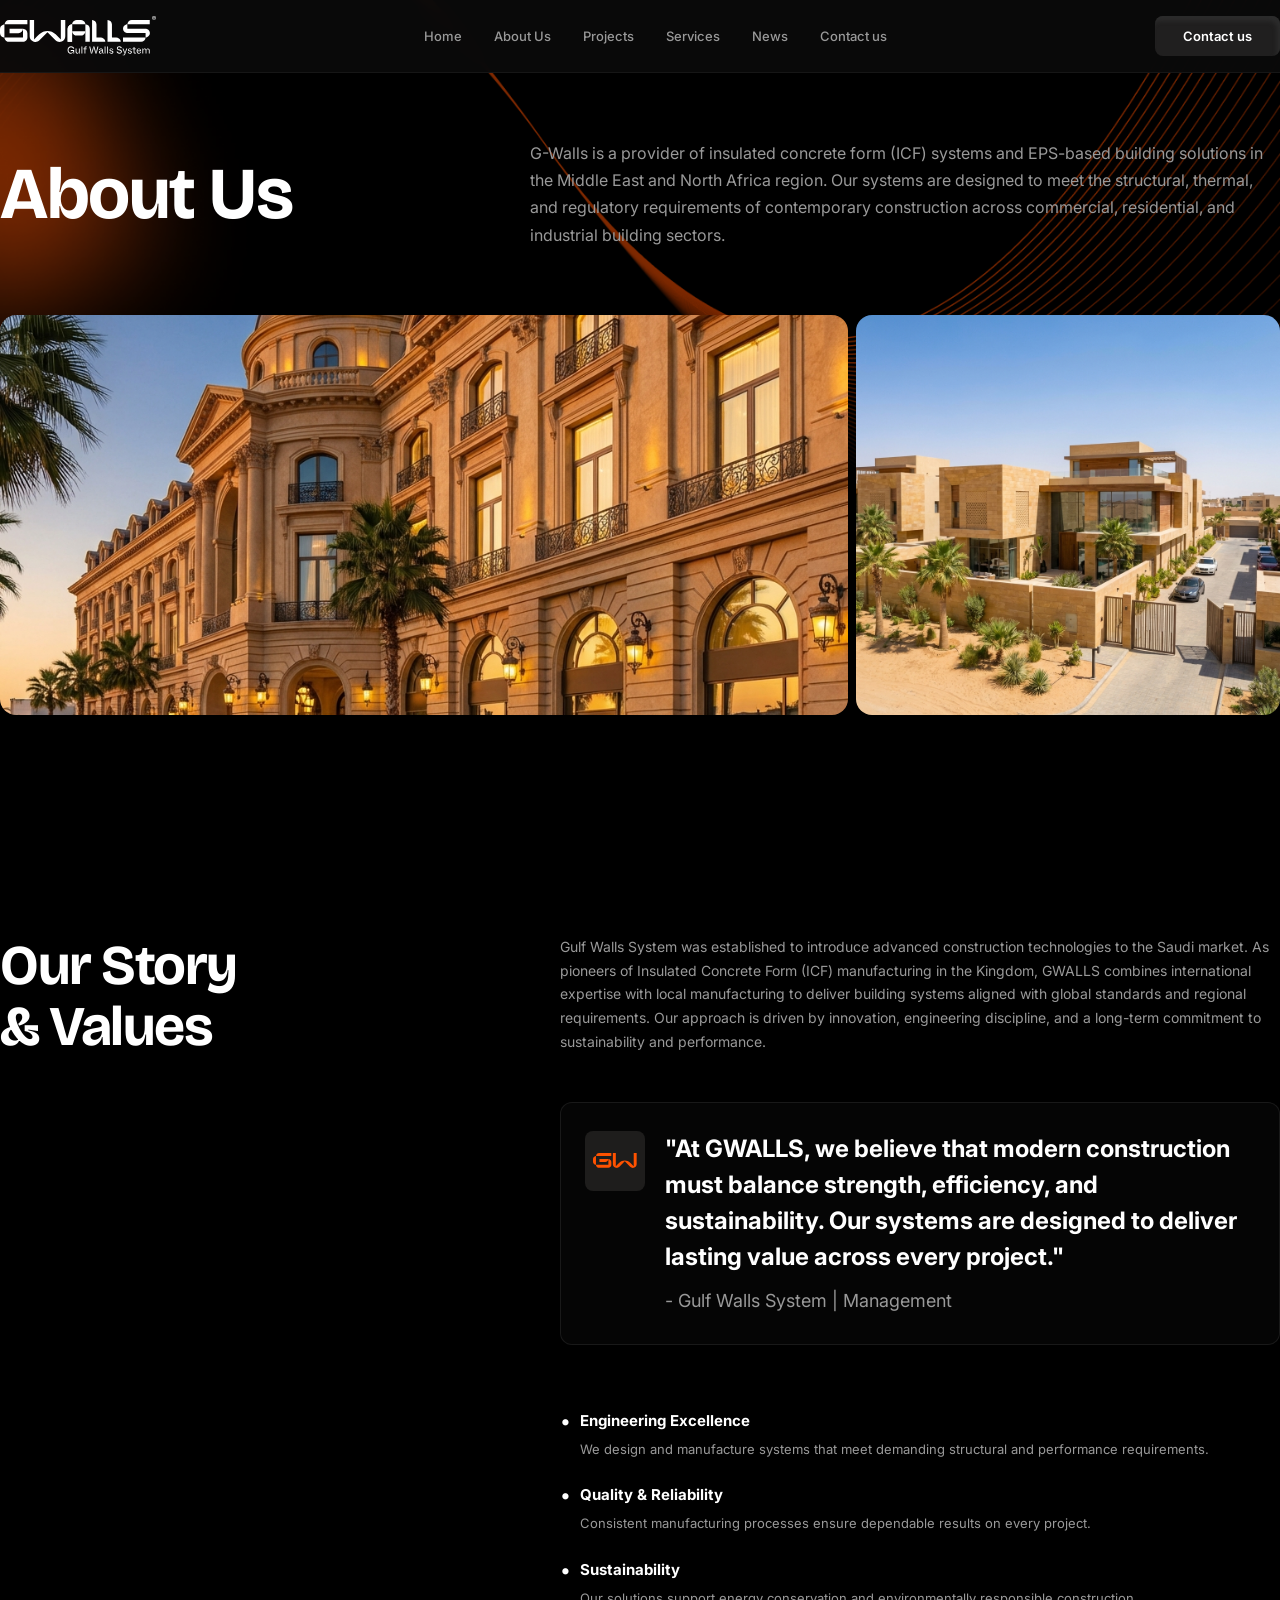
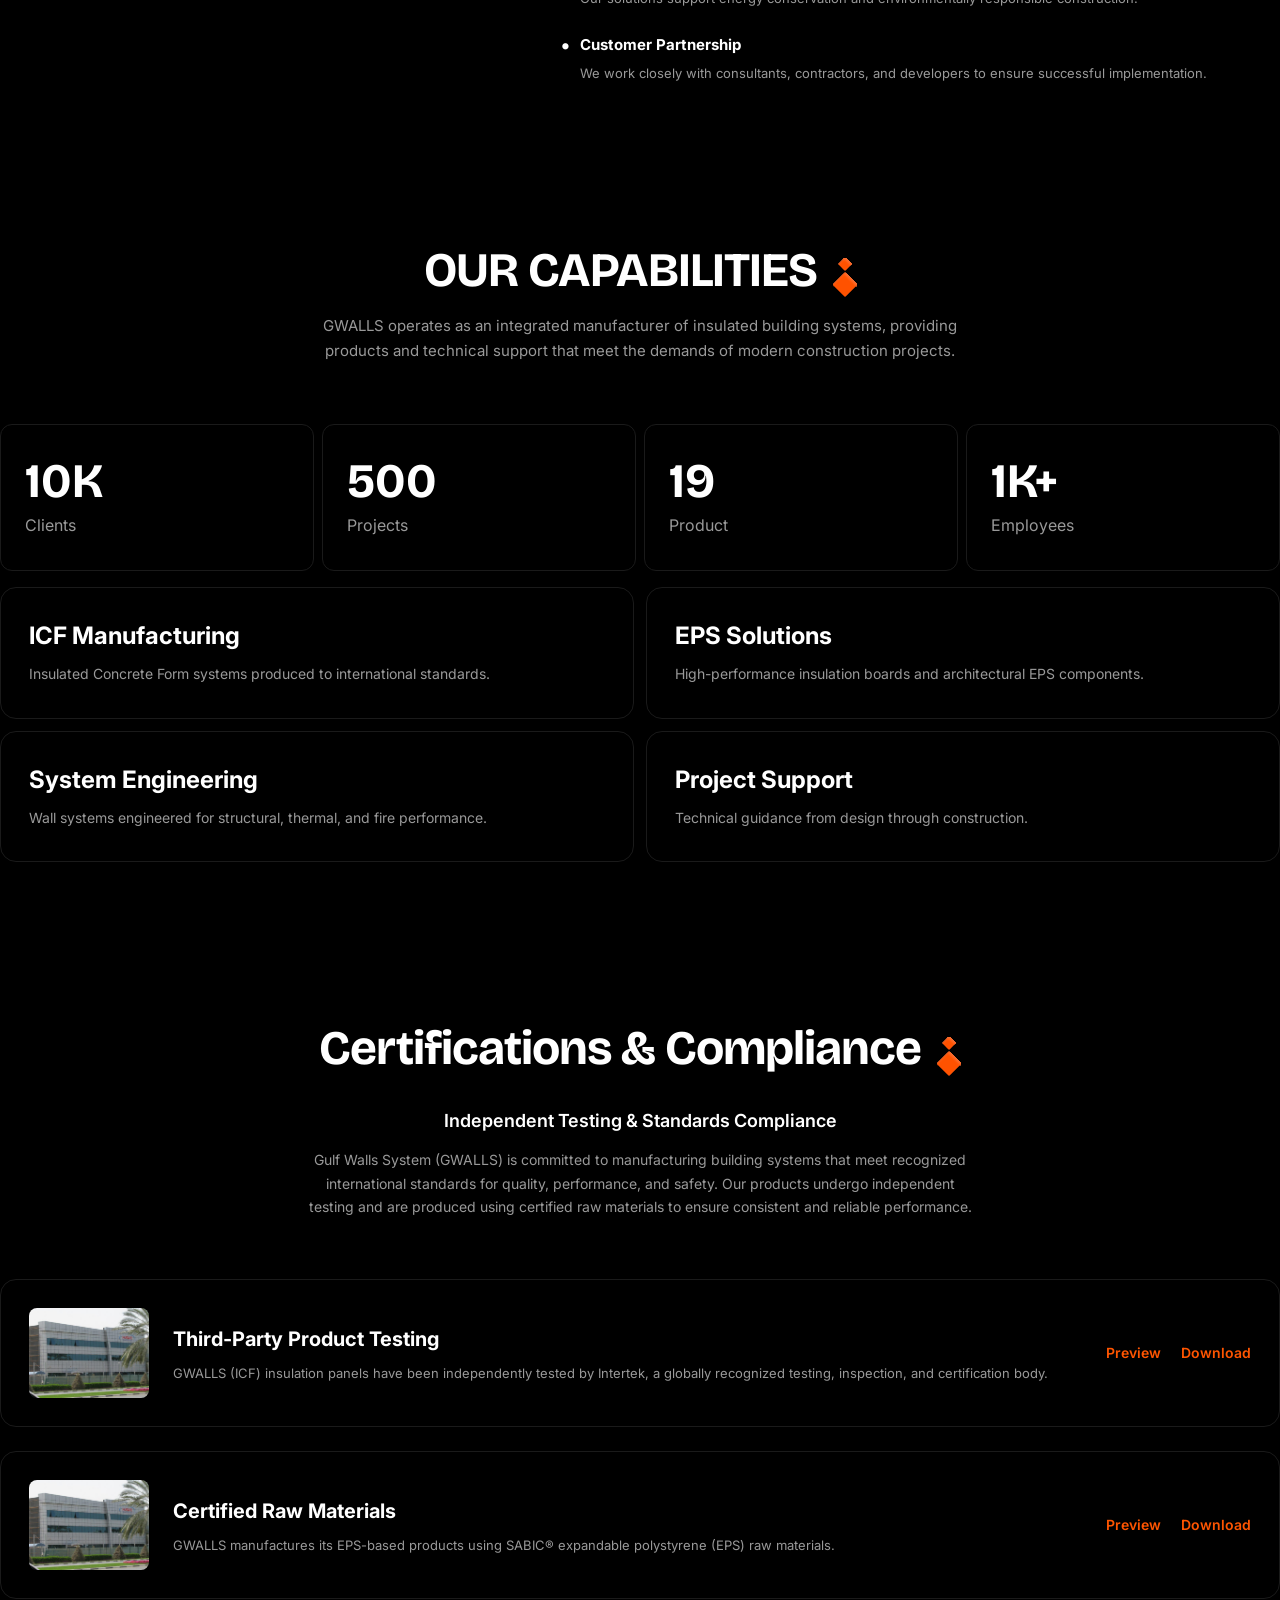
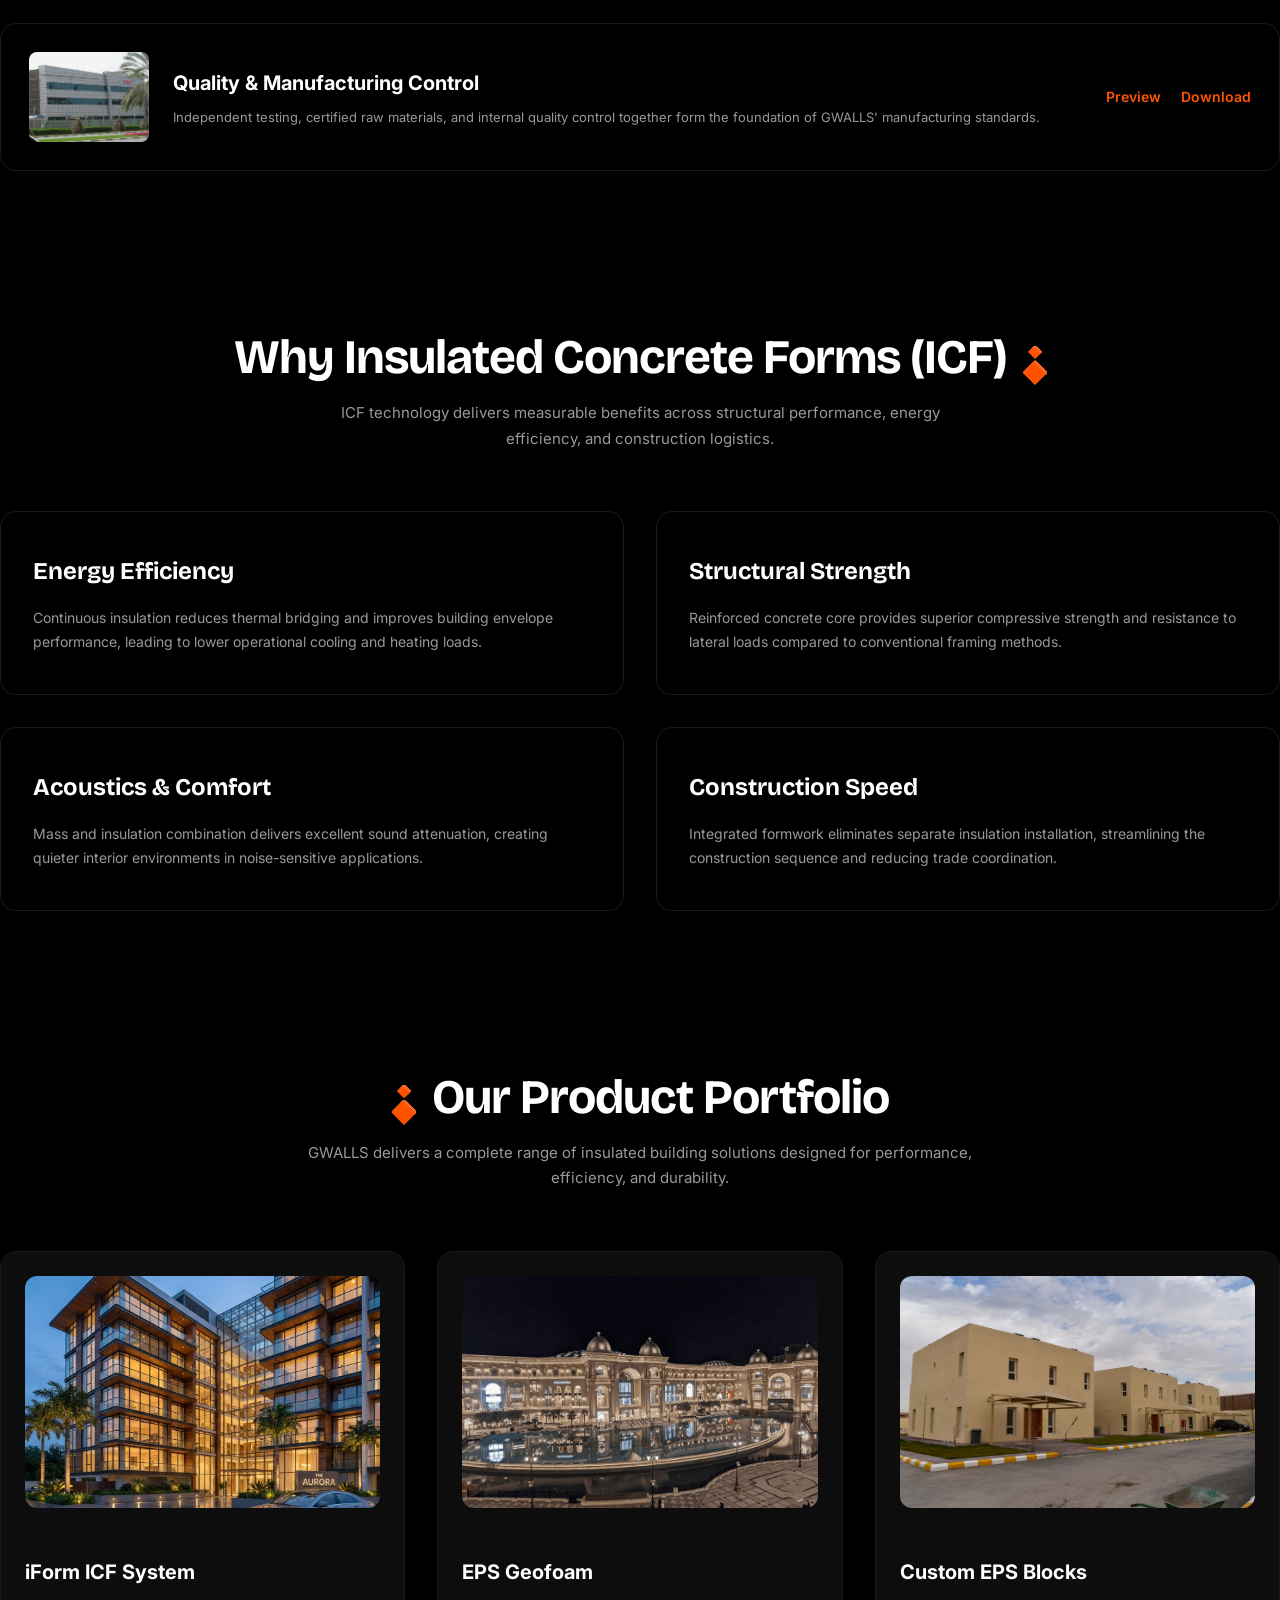
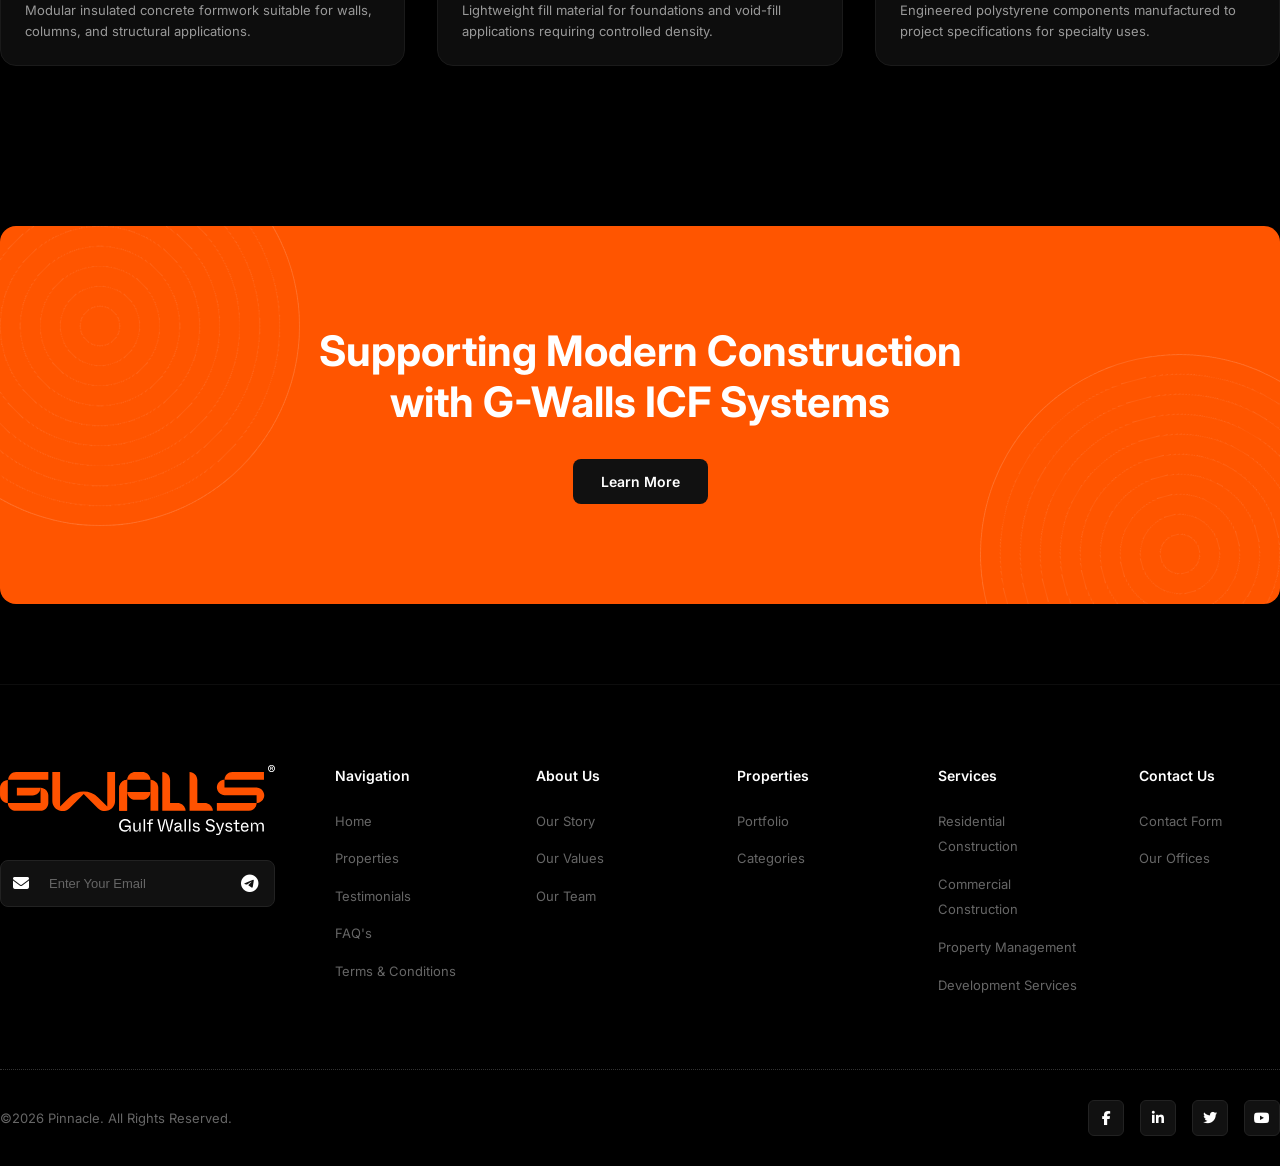
==== about.html @ 2880b054 "about update" ====
<!doctype html>
<html lang="en">
  <head>
    <meta charset="UTF-8" />
    <meta name="viewport" content="width=device-width, initial-scale=1.0" />
    <link rel="icon" type="image/svg+xml" href="./images/svgs/logo.svg" />
    <title>About Us - G-Walls | Engineering Better Structures</title>
    <meta
      name="description"
      content="Learn about G-Walls' commitment to delivering advanced insulated concrete form (ICF) systems with proven expertise in structural integrity and thermal efficiency."
    />
    <link rel="stylesheet" href="style.css" />
    <link rel="preconnect" href="https://fonts.googleapis.com" />
    <link rel="preconnect" href="https://fonts.gstatic.com" crossorigin />
    <link
      rel="stylesheet"
      href="https://cdnjs.cloudflare.com/ajax/libs/font-awesome/6.5.1/css/all.min.css"
    />

    <link
      href="https://fonts.googleapis.com/css2?family=Inter:wght@300;400;500;600;700;800;900&display=swap"
      rel="stylesheet"
    />
  </head>
  <body>
    <!-- Navigation -->
    <nav class="navbar">
      <div class="container">
        <div class="nav-content">
          <div class="logo">
            <img src="./images/svgs/logo.svg" alt="G-Walls" />
          </div>
          <ul class="nav-links">
            <li><a href="index.html">Home</a></li>
            <li><a href="about.html" class="active">About Us</a></li>
            <li><a href="#projects">Projects</a></li>
            <li><a href="#services">Services</a></li>
            <li><a href="#news">News</a></li>
            <li><a href="#contact">Contact us</a></li>
          </ul>
          <button class="btn-secondary">Contact us</button>
          <button class="mobile-menu-toggle">
            <span></span>
            <span></span>
            <span></span>
          </button>
        </div>
      </div>
    </nav>

    <!-- About Hero Section -->
    <section class="about-hero">
      <div class="container">
        <div class="about-hero-content">
          <h1 class="about-hero-title">About us</h1>
          <p class="about-hero-description">
            G-Walls is a provider of insulated concrete form (ICF) systems and
            EPS-based building solutions in the Middle East and North Africa
            region. Our systems are designed to meet the structural, thermal,
            and regulatory requirements of contemporary construction across
            commercial, residential, and industrial building sectors.
          </p>
        </div>
        <!-- Images Grid -->
        <div class="about-images-grid">
          <div class="about-image-large">
            <img src="./images/project1.jpg" alt="G-Walls Construction" />
          </div>
          <div class="about-image-small">
            <img src="./images/project2.jpg" alt="G-Walls Project" />
          </div>
        </div>
      </div>
    </section>

    <!-- About Content Section -->
    <section class="about-content-section">
      <div class="container">
        <!-- Story & Values -->
        <div class="story-values-section">
          <div class="story-values-grid">
            <!-- Left: Title -->
            <div class="story-title-column">
              <h2 class="section-title-large-story">Our Story<br />& Values</h2>
            </div>

            <!-- Right: Content -->
            <div class="story-content-column">
              <!-- Description -->
              <p class="story-desc">
                Gulf Walls System was established to introduce advanced
                construction technologies to the Saudi market. As pioneers of
                Insulated Concrete Form (ICF) manufacturing in the Kingdom,
                GWALLS combines international expertise with local manufacturing
                to deliver building systems aligned with global standards and
                regional requirements. Our approach is driven by innovation,
                engineering discipline, and a long-term commitment to
                sustainability and performance.
              </p>

              <!-- Quote Box -->
              <div class="quote-box">
                <div class="quote-logo">
                  <img src="./images/svgs/logo-no-text.svg" alt="GW Logo" />
                </div>
                <div class="quote-content">
                  <p class="quote-text">
                    "At GWALLS, we believe that modern construction must balance
                    strength, efficiency, and sustainability. Our systems are
                    designed to deliver lasting value across every project."
                  </p>
                  <p class="quote-author">- Gulf Walls System | Management</p>
                </div>
              </div>

              <!-- Values List -->
              <div class="values-list">
                <div class="value-list-item">
                  <h3 class="value-list-title">Engineering Excellence</h3>
                  <p class="value-list-desc">
                    We design and manufacture systems that meet demanding
                    structural and performance requirements.
                  </p>
                </div>

                <div class="value-list-item">
                  <h3 class="value-list-title">Quality & Reliability</h3>
                  <p class="value-list-desc">
                    Consistent manufacturing processes ensure dependable results
                    on every project.
                  </p>
                </div>

                <div class="value-list-item">
                  <h3 class="value-list-title">Sustainability</h3>
                  <p class="value-list-desc">
                    Our solutions support energy conservation and
                    environmentally responsible construction.
                  </p>
                </div>

                <div class="value-list-item">
                  <h3 class="value-list-title">Customer Partnership</h3>
                  <p class="value-list-desc">
                    We work closely with consultants, contractors, and
                    developers to ensure successful implementation.
                  </p>
                </div>
              </div>
            </div>
          </div>
        </div>
      </div>
    </section>

    <!-- Capabilities Section -->
    <section class="capabilities-section">
      <div class="container">
        <div class="section-header-with-icon">
          <div class="title-with-icon">
            <h2 class="auth-title">OUR CAPABILITIES</h2>
            <span class="orange-diamond">
              <img src="./images/svgs/our-client.svg" alt="" />
            </span>
          </div>
          <p class="section-subtitle-center">
            GWALLS operates as an integrated manufacturer of insulated building
            systems, providing products and technical support that meet the
            demands of modern construction projects.
          </p>
        </div>
        <!-- Stats Grid -->
        <div class="stats-grid">
          <div class="stat-box">
            <div class="stat-number">10K</div>
            <div class="stat-label">Clients</div>
          </div>

          <div class="stat-box">
            <div class="stat-number">500</div>
            <div class="stat-label">Projects</div>
          </div>

          <div class="stat-box">
            <div class="stat-number">19</div>
            <div class="stat-label">Product</div>
          </div>

          <div class="stat-box">
            <div class="stat-number">1K+</div>
            <div class="stat-label">Employees</div>
          </div>
        </div>

        <!-- Capabilities Grid -->
        <div class="capabilities-grid">
          <div class="capability-card">
            <h3 class="capability-title">ICF Manufacturing</h3>
            <p class="capability-desc">
              Insulated Concrete Form systems produced to international
              standards.
            </p>
          </div>

          <div class="capability-card">
            <h3 class="capability-title">EPS Solutions</h3>
            <p class="capability-desc">
              High-performance insulation boards and architectural EPS
              components.
            </p>
          </div>

          <div class="capability-card">
            <h3 class="capability-title">System Engineering</h3>
            <p class="capability-desc">
              Wall systems engineered for structural, thermal, and fire
              performance.
            </p>
          </div>

          <div class="capability-card">
            <h3 class="capability-title">Project Support</h3>
            <p class="capability-desc">
              Technical guidance from design through construction.
            </p>
          </div>
        </div>
      </div>
    </section>

    <!-- Certifications Section -->
    <section class="certifications-section">
      <div class="container">
        <div class="section-header-with-icon">
          <div class="title-with-icon">
            <h2 class="auth-title">Certifications & Compliance</h2>
            <span class="orange-diamond">
              <img src="./images/svgs/our-client.svg" alt="" />
            </span>
          </div>
          <h3 class="certifications-subtitle">
            Independent Testing & Standards Compliance
          </h3>
          <p class="certifications-description">
            Gulf Walls System (GWALLS) is committed to manufacturing building
            systems that meet recognized international standards for quality,
            performance, and safety. Our products undergo independent testing
            and are produced using certified raw materials to ensure consistent
            and reliable performance.
          </p>
        </div>

        <div class="certifications-list">
          <div class="certification-item">
            <div class="cert-preview">
              <img src="./images/blog1.jpg" alt="Certificate Preview" />
            </div>
            <div class="cert-details">
              <h3 class="cert-item-title">Third-Party Product Testing</h3>
              <p class="cert-item-desc">
                GWALLS (ICF) insulation panels have been independently tested by
                Intertek, a globally recognized testing, inspection, and
                certification body.
              </p>
            </div>
            <div class="cert-actions">
              <a href="#" class="cert-link">Preview</a>
              <a href="#" class="cert-link">Download</a>
            </div>
          </div>

          <div class="certification-item">
            <div class="cert-preview">
              <img src="./images/blog2.jpg" alt="Certificate Preview" />
            </div>
            <div class="cert-details">
              <h3 class="cert-item-title">Certified Raw Materials</h3>
              <p class="cert-item-desc">
                GWALLS manufactures its EPS-based products using SABIC®
                expandable polystyrene (EPS) raw materials.
              </p>
            </div>
            <div class="cert-actions">
              <a href="#" class="cert-link">Preview</a>
              <a href="#" class="cert-link">Download</a>
            </div>
          </div>

          <div class="certification-item">
            <div class="cert-preview">
              <img src="./images/blog1.jpg" alt="Certificate Preview" />
            </div>
            <div class="cert-details">
              <h3 class="cert-item-title">Quality & Manufacturing Control</h3>
              <p class="cert-item-desc">
                Independent testing, certified raw materials, and internal
                quality control together form the foundation of GWALLS'
                manufacturing standards.
              </p>
            </div>
            <div class="cert-actions">
              <a href="#" class="cert-link">Preview</a>
              <a href="#" class="cert-link">Download</a>
            </div>
          </div>
        </div>
      </div>
    </section>

    <!-- Why ICF Section -->
    <section class="why-icf-section">
      <div class="container">
        <div class="section-header-with-icon">
          <div class="title-with-icon">
            <h2 class="auth-title">Why Insulated Concrete Forms (ICF)</h2>
            <span class="orange-diamond">
              <img src="./images/svgs/our-client.svg" alt="" />
            </span>
          </div>
          <p class="section-subtitle-center">
            ICF technology delivers measurable benefits across structural
            performance, energy efficiency, and construction logistics.
          </p>
        </div>

        <div class="why-icf-grid">
          <div class="icf-benefit-card">
            <h3 class="benefit-title">Energy Efficiency</h3>
            <p class="benefit-desc">
              Continuous insulation reduces thermal bridging and improves
              building envelope performance, leading to lower operational
              cooling and heating loads.
            </p>
          </div>

          <div class="icf-benefit-card">
            <h3 class="benefit-title">Structural Strength</h3>
            <p class="benefit-desc">
              Reinforced concrete core provides superior compressive strength
              and resistance to lateral loads compared to conventional framing
              methods.
            </p>
          </div>

          <div class="icf-benefit-card">
            <h3 class="benefit-title">Acoustics & Comfort</h3>
            <p class="benefit-desc">
              Mass and insulation combination delivers excellent sound
              attenuation, creating quieter interior environments in
              noise-sensitive applications.
            </p>
          </div>

          <div class="icf-benefit-card">
            <h3 class="benefit-title">Construction Speed</h3>
            <p class="benefit-desc">
              Integrated formwork eliminates separate insulation installation,
              streamlining the construction sequence and reducing trade
              coordination.
            </p>
          </div>
        </div>
      </div>
    </section>

    <!-- Product Portfolio Section -->
    <section class="product-portfolio-section">
      <div class="container">
        <div class="section-header-with-icon">
          <div class="title-with-icon">
            <span class="orange-diamond">
              <img src="./images/svgs/our-client.svg" alt="" />
            </span>
            <h2 class="auth-title">Our Product Portfolio</h2>
          </div>
          <p class="section-subtitle-center">
            GWALLS delivers a complete range of insulated building solutions
            designed for performance, efficiency, and durability.
          </p>
        </div>

        <div class="product-grid">
          <div class="product-card">
            <div class="product-image">
              <img src="./images/residential.jpg" alt="iForm ICF System" />
            </div>
            <div class="product-info">
              <h3>iForm ICF System</h3>
              <p>
                Modular insulated concrete formwork suitable for walls, columns,
                and structural applications.
              </p>
            </div>
          </div>

          <div class="product-card">
            <div class="product-image">
              <img src="./images/commercial.jpg" alt="EPS Geofoam" />
            </div>
            <div class="product-info">
              <h3>EPS Geofoam</h3>
              <p>
                Lightweight fill material for foundations and void-fill
                applications requiring controlled density.
              </p>
            </div>
          </div>

          <div class="product-card">
            <div class="product-image">
              <img src="./images/industrial.jpg" alt="Custom EPS Blocks" />
            </div>
            <div class="product-info">
              <h3>Custom EPS Blocks</h3>
              <p>
                Engineered polystyrene components manufactured to project
                specifications for specialty uses.
              </p>
            </div>
          </div>
        </div>

        <div class="projects-pagination portfolio-pagination">
          <span class="page-counter">01/03</span>
          <div class="pagination-arrows">
            <button class="arrow-btn" aria-label="Previous">←</button>
            <button class="arrow-btn" aria-label="Next">→</button>
          </div>
        </div>
      </div>
    </section>

    <!-- CTA Section -->
    <section class="cta-section">
      <div class="container">
        <div class="cta-banner">
          <div class="cta-pattern-left"></div>
          <div class="cta-pattern-right"></div>

          <div class="cta-content">
            <h2 class="cta-title">
              Supporting Modern Construction<br />with G-Walls ICF Systems
            </h2>
            <button class="btn-dark-solid">Learn More</button>
          </div>
        </div>
      </div>
    </section>

    <!-- Footer -->
    <footer class="footer" id="contact">
      <div class="container">
        <div class="footer-content">
          <div class="footer-brand">
            <div class="footer-logo">
              <img src="./images/svgs/orange-logo.svg" alt="G-Walls" />
            </div>
            <div class="footer-newsletter">
              <i class="fa-solid fa-envelope" style="padding: 4px 8px"></i>
              <input type="email" placeholder="Enter Your Email" />
              <button class="newsletter-btn" aria-label="Telegram">
                <i class="fa-brands fa-telegram"></i>
              </button>
            </div>
          </div>

          <div class="footer-column">
            <h4>Navigation</h4>
            <ul>
              <li><a href="index.html">Home</a></li>
              <li><a href="#projects">Properties</a></li>
              <li><a href="#testimonials">Testimonials</a></li>
              <li><a href="#faq">FAQ's</a></li>
              <li><a href="#">Terms & Conditions</a></li>
            </ul>
          </div>

          <div class="footer-column">
            <h4>About Us</h4>
            <ul>
              <li><a href="about.html">Our Story</a></li>
              <li><a href="about.html">Our Values</a></li>
              <li><a href="about.html">Our Team</a></li>
            </ul>
          </div>

          <div class="footer-column">
            <h4>Properties</h4>
            <ul>
              <li><a href="#projects">Portfolio</a></li>
              <li><a href="#projects">Categories</a></li>
            </ul>
          </div>

          <div class="footer-column">
            <h4>Services</h4>
            <ul>
              <li><a href="#services">Residential Construction</a></li>
              <li><a href="#services">Commercial Construction</a></li>
              <li><a href="#services">Property Management</a></li>
              <li><a href="#services">Development Services</a></li>
            </ul>
          </div>

          <div class="footer-column">
            <h4>Contact Us</h4>
            <ul>
              <li><a href="#contact">Contact Form</a></li>
              <li><a href="#contact">Our Offices</a></li>
            </ul>
          </div>
        </div>

        <div class="footer-bottom">
          <p>©2026 Pinnacle. All Rights Reserved.</p>
          <div class="footer-social">
            <a href="#" aria-label="Facebook"
              ><i class="fa-brands fa-facebook-f"></i
            ></a>
            <a href="#" aria-label="LinkedIn"
              ><i class="fa-brands fa-linkedin-in"></i
            ></a>
            <a href="#" aria-label="Twitter"
              ><i class="fa-brands fa-twitter"></i
            ></a>
            <a href="#" aria-label="YouTube"
              ><i class="fa-brands fa-youtube"></i
            ></a>
          </div>
        </div>
      </div>
    </footer>

    <script src="script.js"></script>
  </body>
</html>
---- style.css ----
@import url("https://fonts.googleapis.com/css2?family=Bricolage+Grotesque:opsz,wght@12..96,200..800&display=swap");

/* ===========================
   CSS Reset & Base Styles
   =========================== */
* {
  margin: 0;
  padding: 0;
  box-sizing: border-box;
}

:root {
  /* Colors - Exact Figma Colors */
  --primary-orange: #ff5500;
  --dark-bg: #000000;
  --dark-card: #0d0d0d;
  --card-border: #1a1a1a;
  --text-white: #ffffff;
  --text-gray: #999999;
  --text-dim: #666666;

  /* Typography */
  --font-family:
    "Inter", -apple-system, BlinkMacSystemFont, "Segoe UI", sans-serif;

  /* Spacing */
  --container-max: 1400px;
  --section-padding: 80px 0;

  /* Border Radius */
  --radius-sm: 8px;
  --radius-md: 12px;
  --radius-lg: 16px;

  /* Transitions */
  --transition: all 0.3s ease;
}

body {
  font-family: var(--font-family);
  background-color: var(--dark-bg);
  color: var(--text-white);
  line-height: 1.6;
  overflow-x: hidden;
  -webkit-font-smoothing: antialiased;
}

.container {
  max-width: var(--container-max);
  margin: 0 auto;
  padding: 0;
}

img {
  max-width: 100%;
  height: auto;
  display: block;
}

a {
  text-decoration: none;
  color: inherit;
  transition: var(--transition);
}

button {
  border: none;
  cursor: pointer;
  font-family: inherit;
  transition: var(--transition);
}

/* ===========================
   Navigation
   =========================== */
.navbar {
  position: fixed;
  top: 0;
  left: 0;
  right: 0;
  z-index: 1000;
  background: rgba(0, 0, 0, 0.98);
  backdrop-filter: blur(10px);
  border-bottom: 1px solid rgba(255, 255, 255, 0.05);
  padding: 16px 0;
}

.nav-content {
  display: flex;
  align-items: center;
  justify-content: space-between;
}

.logo {
  display: flex;
  align-items: center;
  gap: 8px;
  font-size: 16px;
  font-weight: 700;
  letter-spacing: 1px;
}

.logo img {
  height: 40px;
  width: auto;
}

.logo-text {
  font-size: 14px;
  letter-spacing: 2px;
}

.nav-links {
  display: flex;
  list-style: none;
  gap: 32px;
  flex: 1;
  justify-content: center;
}

.nav-links a {
  font-size: 13px;
  font-weight: 500;
  color: var(--text-gray);
}

.nav-links a.active,
.nav-links a:hover {
  color: var(--text-white);
}

.mobile-menu-toggle {
  display: none;
  flex-direction: column;
  gap: 5px;
  background: transparent;
  border: none;
  cursor: pointer;
  padding: 8px;
  z-index: 1001;
}

.mobile-menu-toggle span {
  width: 26px;
  height: 2.5px;
  background: var(--text-white);
  transition: all 0.3s ease;
  border-radius: 2px;
}

.mobile-menu-toggle.active span:nth-child(1) {
  transform: rotate(45deg) translate(7px, 7px);
}

.mobile-menu-toggle.active span:nth-child(2) {
  opacity: 0;
}

.mobile-menu-toggle.active span:nth-child(3) {
  transform: rotate(-45deg) translate(7px, -7px);
}

/* ===========================
   Buttons - Exact Figma Style
   =========================== */
.btn-primary {
  background: var(--primary-orange);
  color: var(--text-white);
  padding: 12px 28px;
  border-radius: var(--radius-sm);
  font-weight: 600;
  font-size: 13px;
  letter-spacing: 0.3px;
}

.btn-primary:hover {
  background: #ff6a1a;
  transform: translateY(-1px);
}

.btn-secondary {
  background: #201f1f;
  color: var(--text-white);
  padding: 12px 28px;
  border-radius: var(--radius-sm);
  box-shadow: -3px 5px 4px 0px #2c2c2c inset;
  font-weight: 600;
  font-size: 13px;
}

.btn-secondary:hover {
  border-color: var(--text-white);
  background: rgba(255, 255, 255, 0.05);
}

.btn-dark {
  background: var(--dark-bg);
  color: var(--text-white);
  padding: 12px 28px;
  border-radius: var(--radius-sm);
  font-weight: 600;
  font-size: 13px;
}

.btn-dark:hover {
  background: #1a1a1a;
}

.btn-text {
  background: transparent;
  color: var(--text-white);
  font-weight: 500;
  font-size: 13px;
  padding: 0;
}

.btn-text:hover {
  color: var(--primary-orange);
}

/* ===========================
   Hero Section - Exact Match
   =========================== */
.hero {
  position: relative;
  min-height: 100vh;
  display: flex;
  align-items: center;
  padding: 80px 0;
  overflow: hidden;
  background: url("/images/hero-bg-png.png");
  background-size: cover;
  background-position: top;
}

.hero-text {
  max-width: 680px;
}

.hero-bg {
  position: absolute;
  top: 0;
  left: 0;
  right: 0;
  bottom: 0;
  background-image: url("images/hero-bg-png.png");
  /* background-size: 100%; */
  background-position: center;
  pointer-events: none;
}

.hero-content {
  display: grid;
  grid-template-columns: 1fr 1fr;
  align-items: center;
  position: relative;
  z-index: 1;
  padding-top: 50px;
  max-width: 1400px;
  margin: 0 auto;
  padding-left: 20px;
  padding-right: 20px;
}

.hero-title {
  font-size: 73px;
  font-weight: 700;
  line-height: 1.1;
  margin-bottom: 24px;
  letter-spacing: -1.5px;
  font-family: "Bricolage Grotesque", sans-serif;
  text-transform: capitalize;
}

.hero-description {
  font-size: 14px;
  color: var(--text-gray);
  line-height: 1.7;
  margin-bottom: 32px;
  max-width: 480px;
}

.hero-buttons {
  display: flex;
  gap: 16px;
}

.hero-image {
  max-width: 700px;
}

.hero-image img {
  width: 100%;
  /* filter: drop-shadow(0 20px 40px rgba(255, 85, 0, 0.2)); */
}

/* ===========================
   Performance Section - Orange
   =========================== */
.performance-section {
  background: var(--primary-orange);
  padding: 80px 0;
  position: relative;
  overflow: hidden;
}

.performance-section::before {
  content: "";
  position: absolute;
  inset: 0;
  background-image:
        /* Bottom curved lines */
    radial-gradient(
      ellipse 1000px 300px at 50% 110%,
      transparent 40%,
      rgba(255, 255, 255, 0.08) 40.3%,
      transparent 40.6%
    ),
    radial-gradient(
      ellipse 950px 280px at 48% 108%,
      transparent 40%,
      rgba(255, 255, 255, 0.06) 40.3%,
      transparent 40.6%
    ),
    radial-gradient(
      ellipse 900px 260px at 46% 106%,
      transparent 40%,
      rgba(255, 255, 255, 0.05) 40.3%,
      transparent 40.6%
    ),
    radial-gradient(
      ellipse 850px 240px at 44% 104%,
      transparent 40%,
      rgba(255, 255, 255, 0.04) 40.3%,
      transparent 40.6%
    );
  pointer-events: none;
}

.performance-section::after {
  content: "";
  position: absolute;
  bottom: -20%;
  right: -5%;
  width: 500px;
  height: 500px;
  background: radial-gradient(circle, rgba(255, 255, 255, 0.06), transparent);
  border-radius: 50%;
}

.performance-content {
  text-align: center;
  max-width: 800px;
  margin: 0 auto;
  position: relative;
  z-index: 1;
}

.section-title-large {
  font-size: 48px;
  font-weight: 700;
  line-height: 1.1;
  margin-bottom: 24px;
  letter-spacing: -1px;
  font-family: "Bricolage Grotesque", sans-serif;
}

.section-description {
  font-size: 14px;
  line-height: 1.7;
  margin-bottom: 32px;
  opacity: 0.95;
}

.rating-container {
  display: flex;
  align-items: center;
  justify-content: center;
  gap: 16px;
  margin-top: 48px;
}

.avatar-group {
  display: flex;
  align-items: center;
}

.avatar-group img {
  width: 48px;
  height: 48px;
  border-radius: 50%;
  object-fit: cover;
  margin-left: -15px;
  border: 3px solid var(--primary-orange);
}

.avatar-group img:first-child {
  margin-left: 0;
}

.rating-info {
  text-align: left;
  display: flex;
  flex-direction: column;
  justify-content: center;
  flex-shrink: 0;
  min-width: max-content;
}

.rating-info .stars {
  display: flex;
  margin-bottom: 2px;
  font-size: 14px;
}

.rating-text-group {
  display: flex;
  align-items: center;
  gap: 8px;
  margin-top: 4px;
}

.rating-score {
  font-size: 16px;
  font-weight: 700;
  color: #ffffff;
  line-height: 1;
}

.rating-desc {
  font-size: 13px;
  color: rgba(255, 255, 255, 0.8);
  font-weight: 400;
}

/* ===========================
   Section Headers
   =========================== */
.section-header {
  display: flex;
  justify-content: space-between;
  align-items: flex-start;
  margin-bottom: 48px;
  gap: 40px;
}

.section-header-center {
  text-align: center;
  margin-bottom: 48px;
}

.section-badge {
  display: inline-flex;
  align-items: center;
  gap: 8px;
  font-size: 14px;
  font-weight: 600;
  margin-bottom: 16px;
  color: var(--text-white);
}

.section-title {
  font-size: 15px;
  font-weight: 400;
  line-height: 1.7;
  color: var(--text-gray);
  max-width: 650px;
}

/* ===========================
   Featured Projects - Exact Style
   =========================== */
/* ===========================
   Featured Projects - Updated Design
   =========================== */
.featured-projects {
  padding: var(--section-padding);
  background: #000000;
}

/* Header Styles */
.projects-header {
  display: flex;
  justify-content: space-between;
  align-items: flex-end;
  margin-bottom: 60px;
}

.header-left {
  max-width: 600px;
}

.title-wrapper {
  display: flex;
  align-items: center;
  gap: 16px;
  margin-bottom: 20px;
}

.orange-slash {
  width: 15px;
  height: 35px;
  background: var(--primary-orange);
  transform: skew(-20deg);
  display: block;
  border-radius: 4px;
}

.title-wrapper h2 {
  font-size: 41px;
  font-weight: 700;
  line-height: 1.1;
  letter-spacing: -1px;
  padding-top: 15px;
}

.section-subtitle-text {
  font-size: 15px;
  color: var(--text-gray);
  line-height: 1.6;
  margin-left: 0;
}

.btn-dark-outline {
  background: transparent;
  border: 1px solid #333;
  color: var(--text-white);
  padding: 12px 24px;
  border-radius: var(--radius-sm);
  font-size: 13px;
  font-weight: 500;
  transition: var(--transition);
  background: #111;
}

.btn-dark-outline:hover {
  border-color: var(--text-gray);
  background: #1a1a1a;
}

/* Grid & Cards */
.projects-grid {
  display: grid;
  grid-template-columns: repeat(3, 1fr);
  gap: 32px;
  margin-bottom: 32px;
}

.project-card {
  background: #050505; /* Verify dark shade */
  border-radius: var(--radius-lg);
  overflow: hidden;
  border: 1px solid #222;
  transition: var(--transition);
  display: flex;
  flex-direction: column;
}

.project-card:hover {
  border-color: #333;
}

.project-image {
  height: 300px;
  width: 100%;
  padding: 24px;
}

.project-image img {
  width: 100%;
  height: 100%;
  object-fit: cover;
  border-radius: 12px;
}

.project-info {
  padding: 24px;
  flex: 1;
  display: flex;
  flex-direction: column;
}

.project-info h3 {
  font-size: 20px;
  font-weight: 700;
  margin-bottom: 12px;
}

.project-info p {
  font-size: 13px;
  color: var(--text-gray);
  line-height: 1.6;
  margin-bottom: 24px;
  flex-grow: 1;
}

.project-meta {
  margin-bottom: 24px;
}

.meta-row {
  display: flex;
  align-items: center;
  gap: 8px;
  margin-bottom: 12px;
}

.location-icon {
  font-size: 14px;
  color: var(--text-dim);
}

.location {
  font-size: 12px;
  color: var(--text-dim);
}

.tag-dark {
  background: #1a1a1a;
  color: var(--text-gray);
  padding: 6px 12px;
  border-radius: 4px;
  font-size: 11px;
  font-weight: 500;
  display: inline-block;
  border: 1px solid #333;
}

.btn-card-action {
  width: 100%;
  background: var(--primary-orange);
  color: white;
  font-weight: 700;
  padding: 14px;
  border-radius: var(--radius-sm);
  font-size: 14px;
  text-align: center;
  margin-top: auto;
}

.btn-card-action:hover {
  background: #ff6a1a;
}

/* Pagination */
.projects-pagination {
  display: flex;
  justify-content: space-between;
  align-items: center;
  padding-top: 32px;
  margin-top: 32px;
}

.page-counter {
  color: var(--text-gray);
  font-family: monospace;
  font-size: 16px;
  font-weight: 500;
}

.pagination-arrows {
  display: flex;
  gap: 12px;
}

.arrow-btn {
  width: 40px;
  height: 40px;
  display: flex;
  align-items: center;
  justify-content: center;
  background: #111;
  border: 1px solid #333;
  color: var(--text-white);
  border-radius: var(--radius-sm);
  font-size: 16px;
}

.arrow-btn:hover {
  background: #222;
  border-color: #444;
}

/* ===========================
   Services Section
   =========================== */
.services-section {
  padding: var(--section-padding);
  background: var(--dark-bg);
}

.section-title-main {
  font-size: 40px;
  font-weight: 700;
  line-height: 1.2;
  margin-bottom: 16px;
  letter-spacing: -0.5px;
  font-family: "Bricolage Grotesque", sans-serif;
}

.orange-icon {
  color: var(--primary-orange);
  font-size: 36px;
  margin-left: 8px;
}

.section-subtitle {
  font-size: 14px;
  color: var(--text-gray);
  line-height: 1.7;
  max-width: 700px;
  margin: 0 auto 48px;
}

.services-tabs {
  display: flex;
  gap: 12px;
  margin-bottom: 48px;
  justify-content: center;
}

.tab-btn {
  background: rgba(255, 255, 255, 0.05);
  color: var(--text-gray);
  padding: 10px 24px;
  font-size: 13px;
  font-weight: 600;
  border-radius: 6px;
  border: 1px solid rgba(255, 255, 255, 0.1);
  transition: var(--transition);
}

.tab-btn.active {
  background: rgba(255, 255, 255, 0.1);
  color: var(--text-white);
  border-color: rgba(255, 255, 255, 0.2);
}

.tab-btn:hover {
  background: rgba(255, 255, 255, 0.08);
  color: var(--text-white);
}

.service-grid {
  display: grid;
  grid-template-columns: repeat(3, 1fr);
  gap: 24px;
}

.service-card {
  background: var(--dark-card);
  border-radius: 16px;
  overflow: hidden;
  border: 1px solid var(--card-border);
  transition: var(--transition);
}

.service-card:hover {
  transform: translateY(-4px);
  border-color: rgba(255, 85, 0, 0.3);
}

.service-image {
  height: 340px;
  overflow: hidden;
  padding: 24px;
}

.service-image img {
  width: 100%;
  height: 100%;
  object-fit: cover;
  border-radius: 16px;
}

.service-info {
  padding: 24px;
}

.service-info h3 {
  font-size: 18px;
  font-weight: 700;
  margin-bottom: 12px;
}

.service-info p {
  font-size: 13px;
  color: var(--text-gray);
  line-height: 1.6;
  margin-bottom: 16px;
}

.learn-more {
  color: var(--text-white);
  font-weight: 500;
  font-size: 13px;
}

.learn-more:hover {
  color: var(--primary-orange);
}

/* ===========================
   Testimonials Section - Exact Style
   =========================== */
/* ===========================
   Testimonials Section - Updated Design
   =========================== */
.testimonials-section {
  padding: var(--section-padding);
  background: #000000;
}

.testimonials-header-center {
  text-align: center;
  margin-bottom: 80px;
}

.title-with-icon {
  display: inline-flex;
  align-items: center;
  justify-content: center;
  gap: 16px;
  margin-bottom: 16px;
  font-family: "Bricolage Grotesque", sans-serif;
}

.orange-flower-icon {
  display: flex;
  align-items: center;
  justify-content: center;
  width: 32px;
  height: 32px;
}

.orange-flower-icon img {
  width: 100%;
  height: 100%;
  object-fit: contain;
}

.auth-title {
  font-size: 48px;
  font-weight: 700;
  line-height: 1.1;
  letter-spacing: -1px;
}

.orange-diamond {
  width: 24px;
  height: 24px;
  display: inline-block;
}

.section-subtitle-center {
  font-size: 15px;
  color: var(--text-gray);
  line-height: 1.6;
  max-width: 600px;
  margin: 0 auto 32px;
}

.rating-container-center {
  display: flex;
  flex-direction: row;
  align-items: center;
  justify-content: center;
  gap: 16px;
}

/* Reuse existing avatar-group and rating styles but center them */
.rating-container-center .avatar-group {
  justify-content: center;
}

.rating-container-center .rating-info {
  align-items: flex-start;
  text-align: left;
}

/* Grid & Cards */
.testimonials-grid {
  display: grid;
  grid-template-columns: repeat(2, 1fr);
  gap: 24px;
}

.testimonial-card {
  background: #050505;
  border: 1px solid #222;
  border-radius: 20px;
  padding: 32px;
  display: flex;
  gap: 24px;
  transition: var(--transition);
}

.testimonial-card:hover {
  border-color: #333;
}

.testimonial-image-col {
  flex-shrink: 0;
}

.testimonial-image-col img {
  width: 100px;
  height: 100px;
  border-radius: 24px;
  object-fit: cover;
}

.testimonial-content-col {
  display: flex;
  flex-direction: column;
  justify-content: center;
}

.testimonial-quote {
  font-size: 16px;
  font-weight: 600;
  line-height: 1.5;
  color: var(--text-white);
  margin-bottom: 16px;
}

.testimonial-author-meta {
  font-size: 13px;
  color: var(--text-dim);
}

/* ===========================
   Blog Section - Updated Design
   =========================== */
.blog-section {
  padding: var(--section-padding);
  background: #000000;
}

.orange-flower {
  width: 30px;
  height: 30px;
  background: transparent;
  display: inline-block;
  position: relative;
  /* Creating a 4-petal flower shape */
}

.orange-flower::before,
.orange-flower::after {
  content: "";
  position: absolute;
  top: 0;
  left: 0;
  right: 0;
  bottom: 0;
  background: var(--primary-orange);
  border-radius: 50%;
}

.orange-flower::before {
  transform: scale(0.6);
}

.orange-flower::after {
  /* Using box-shadow to create petals */
  background: transparent;
  box-shadow:
    10px 10px 0 var(--primary-orange),
    -10px 10px 0 var(--primary-orange),
    10px -10px 0 var(--primary-orange),
    -10px -10px 0 var(--primary-orange);
  width: 10px;
  height: 10px;
  border-radius: 50%;
  top: 50%;
  left: 50%;
  margin-top: -5px;
  margin-left: -5px;
}

.blog-grid {
  display: grid;
  grid-template-columns: repeat(2, 1fr);
  gap: 32px;
  margin-bottom: 32px;
}

.blog-card {
  background: #050505;
  border-radius: var(--radius-lg);
  overflow: hidden;
  border: 1px solid #222;
  transition: var(--transition);
  display: flex;
  flex-direction: column;
}

.blog-card:hover {
  border-color: #333;
}

.blog-image {
  height: 300px;
  width: 100%;
  overflow: hidden;
  border-bottom: 1px solid #222;
}

.blog-image img {
  width: 100%;
  height: 100%;
  object-fit: cover;
  transition: transform 0.5s ease;
}

.blog-card:hover .blog-image img {
  transform: scale(1.05); /* Subtle zoom on hover */
}

.blog-content {
  padding: 32px;
  display: flex;
  flex-direction: column;
  flex: 1;
}

.blog-content .tag-dark {
  align-self: flex-start;
  margin-bottom: 16px;
}

.blog-title {
  font-size: 24px;
  font-weight: 700;
  color: var(--text-white);
  line-height: 1.3;
}

.blog-footer {
  display: flex;
  justify-content: space-between;
  align-items: center;
  margin-top: auto;
  padding-top: 24px;
}

.blog-date {
  font-size: 13px;
  color: var(--text-dim);
  display: flex;
  align-items: center;
  gap: 6px;
}

.blog-link-underlined {
  color: var(--text-white);
  font-size: 13px;
  font-weight: 500;
  text-decoration: underline;
  text-underline-offset: 4px;
  text-decoration-color: rgba(255, 255, 255, 0.3);
  transition: var(--transition);
}

.blog-link-underlined:hover {
  text-decoration-color: var(--primary-orange);
  color: var(--text-white);
}

/* ===========================
   FAQ Section - Updated Design
   =========================== */
.faq-section {
  padding: var(--section-padding);
  background: #000000;
}

.orange-abstract {
  width: 30px;
  height: 30px;
  background: transparent;
  display: inline-block;
  position: relative;
}

.orange-abstract::before,
.orange-abstract::after {
  content: "";
  position: absolute;
  border-radius: 50%;
  background: var(--primary-orange);
}

.orange-abstract::before {
  width: 20px;
  height: 20px;
  top: 5px;
  left: 0;
  z-index: 2;
}

.orange-abstract::after {
  width: 14px;
  height: 14px;
  top: 0;
  left: 14px;
  opacity: 0.7;
}

.faq-grid {
  display: grid;
  grid-template-columns: repeat(2, 1fr);
  gap: 32px;
}

.faq-card {
  background: #050505;
  border: 1px solid #222;
  border-radius: var(--radius-sm);
  padding: 40px;
  transition: var(--transition);
}

.faq-card:hover {
  border-color: #333;
}

.faq-card-title {
  font-size: 18px;
  font-weight: 700;
  color: var(--text-white);
  margin-bottom: 16px;
  line-height: 1.4;
}

.faq-card-text {
  font-size: 14px;
  color: var(--text-gray);
  line-height: 1.7;
}

/* ===========================
   CTA Section - Updated Design
   =========================== */
.cta-section {
  padding: var(--section-padding);
  background: #000000;
}

.cta-banner {
  background: var(--primary-orange);
  border-radius: var(--radius-lg);
  padding: 100px 32px;
  text-align: center;
  position: relative;
  overflow: hidden;
}

.cta-content {
  position: relative;
  z-index: 2;
  max-width: 700px;
  margin: 0 auto;
}

.cta-title {
  font-size: 42px;
  font-weight: 700;
  color: var(--text-white);
  line-height: 1.2;
  margin-bottom: 32px;
}

.btn-dark-solid {
  background: #111;
  color: var(--text-white);
  padding: 14px 28px;
  border-radius: var(--radius-sm);
  font-size: 14px;
  font-weight: 600;
  border: none;
  cursor: pointer;
  transition: var(--transition);
}

.btn-dark-solid:hover {
  background: #222;
  transform: translateY(-2px);
}

/* Abstract Wireframe Patterns */
.cta-pattern-left,
.cta-pattern-right {
  position: absolute;
  width: 400px;
  height: 400px;
  border: 1px solid rgba(255, 255, 255, 0.2);
  border-radius: 50%;
  /* Creating the concentric circles effect */
  background: repeating-radial-gradient(
    circle at center,
    transparent 0,
    transparent 19px,
    rgba(255, 255, 255, 0.2) 20px
  );
  opacity: 0.6;
}

.cta-pattern-left {
  top: -100px;
  left: -100px;
  transform: rotate(45deg);
}

.cta-pattern-right {
  bottom: -150px;
  right: -100px;
  transform: rotate(-15deg);
}

/* ===========================
   Footer - Exact Figma Style
   =========================== */
.footer {
  background: #000000;
  padding: 80px 0 30px;
  border-top: 1px solid rgba(255, 255, 255, 0.05);
}

.footer-content {
  display: grid;
  grid-template-columns: 1.2fr repeat(5, 1fr);
  gap: 60px;
  margin-bottom: 60px;
}

.footer-brand {
  display: flex;
  flex-direction: column;
  gap: 24px;
}

.footer-logo {
  display: flex;
  flex-direction: column;
  gap: 4px;
}

.footer-logo .logo-text {
  font-size: 18px;
  font-weight: 700;
  color: var(--primary-orange);
  letter-spacing: 1px;
}

.footer-logo .logo-subtitle {
  font-size: 11px;
  color: var(--text-dim);
  letter-spacing: 0.5px;
}

.footer-newsletter {
  display: flex;
  align-items: center;
  background: #111;
  border: 1px solid #222;
  border-radius: var(--radius-sm);
  padding: 4px;
  max-width: 280px;
}

.footer-newsletter input {
  flex: 1;
  background: transparent;
  border: none;
  padding: 10px 12px;
  color: var(--text-white);
  font-size: 13px;
}

.footer-newsletter input::placeholder {
  color: var(--text-dim);
}

.footer-newsletter input:focus {
  outline: none;
}

.newsletter-btn {
  background: transparent;
  border: none;
  color: var(--text-white);
  font-size: 18px;
  padding: 8px 12px;
  cursor: pointer;
  transition: var(--transition);
}

.newsletter-btn:hover {
  color: var(--primary-orange);
}

.footer-column h4 {
  font-size: 14px;
  font-weight: 600;
  color: var(--text-white);
  margin-bottom: 20px;
}

.footer-column ul {
  list-style: none;
}

.footer-column ul li {
  margin-bottom: 12px;
}

.footer-column ul li a {
  color: var(--text-dim);
  font-size: 13px;
  transition: var(--transition);
}

.footer-column ul li a:hover {
  color: var(--text-white);
}

.footer-bottom {
  display: flex;
  justify-content: space-between;
  align-items: center;
  padding-top: 30px;
  border-top: 1px dotted rgba(255, 255, 255, 0.2);
}

.footer-bottom p {
  color: var(--text-dim);
  font-size: 13px;
}

.footer-social {
  display: flex;
  gap: 16px;
}

.footer-social a {
  width: 36px;
  height: 36px;
  display: flex;
  align-items: center;
  justify-content: center;
  background: #111;
  border: 1px solid #222;
  border-radius: 6px;
  font-size: 14px;
  color: var(--text-white);
  transition: var(--transition);
}

.footer-social a:hover {
  background: var(--primary-orange);
  border-color: var(--primary-orange);
}

/* ===========================
   Carousel Indicators
   =========================== */
.carousel-indicators {
  display: flex;
  justify-content: center;
  gap: 8px;
  margin-top: 32px;
}

.indicator {
  width: 32px;
  height: 3px;
  background: rgba(255, 255, 255, 0.2);
  border-radius: 2px;
  cursor: pointer;
  transition: var(--transition);
}

.indicator.active {
  background: var(--primary-orange);
  width: 48px;
}

/* ===========================
   Premium Responsive Design
   =========================== */

/* Large Tablets & Small Desktops (1200px and below) */
@media (max-width: 1200px) {
  .container {
    padding: 0 32px;
  }

  .hero-title {
    font-size: 48px;
  }

  .section-title-large {
    font-size: 38px;
  }

  .title-wrapper h2 {
    font-size: 36px;
  }

  .projects-grid {
    grid-template-columns: repeat(2, 1fr);
    gap: 24px;
  }

  .service-grid {
    grid-template-columns: repeat(2, 1fr);
  }
}

/* Tablets (968px and below) */
@media (max-width: 968px) {
  .container {
    padding: 0 24px;
  }

  /* Navigation - Mobile Menu Drawer */
  .nav-links {
    position: fixed;
    top: 0;
    right: -100%;
    width: 280px;
    height: 100vh;
    background: rgba(10, 10, 10, 0.98);
    backdrop-filter: blur(20px);
    flex-direction: column;
    justify-content: flex-start;
    align-items: flex-start;
    padding: 100px 32px 32px;
    gap: 8px;
    transition: right 0.4s cubic-bezier(0.4, 0, 0.2, 1);
    box-shadow: -4px 0 20px rgba(0, 0, 0, 0.5);
    z-index: 1000;
    overflow-y: auto;
  }

  .nav-links.active {
    right: 0;
  }

  .nav-links li {
    width: 100%;
    margin: 0;
  }

  .nav-links a {
    display: block;
    width: 100%;
    padding: 14px 20px;
    font-size: 15px;
    border-radius: 8px;
    transition: all 0.3s ease;
  }

  .nav-links a:hover,
  .nav-links a.active {
    background: #161514;
    border-radius: 8px;
    color: var(--primary-orange);
    transform: translateX(4px);
  }

  .mobile-menu-toggle {
    display: flex;
  }

  .nav-content .btn-primary,
  .nav-content .btn-secondary {
    display: none;
  }

  /* Overlay for mobile menu */
  .nav-links.active::before {
    content: "";
    position: fixed;
    top: 0;
    left: 0;
    right: 280px;
    bottom: 0;
    background: rgba(0, 0, 0, 0.7);
    z-index: -1;
  }

  /* Hero Section */
  .hero-content {
    grid-template-columns: 1fr;
    gap: 20px;
    text-align: left;
  }

  .hero-text {
    padding: 60px 0;
    max-width: 100%;
  }

  .hero-title {
    font-size: 42px;
  }

  .hero-buttons {
    flex-direction: row;
    gap: 12px;
  }

  .hero-buttons .btn-primary,
  .hero-buttons .btn-secondary {
    flex: 1;
    text-align: center;
  }

  /* Performance Section */
  .performance-content {
    flex-direction: column;
    text-align: center;
    gap: 24px;
  }

  .rating-container {
    justify-content: center;
  }

  /* Section Headers */
  .projects-header {
    flex-direction: column;
    align-items: flex-start;
    gap: 24px;
  }

  .section-title-large {
    font-size: 32px;
  }

  .title-wrapper h2 {
    font-size: 32px;
  }

  /* Grids */
  .projects-grid,
  .service-grid,
  .blog-grid {
    grid-template-columns: repeat(2, 1fr);
    gap: 24px;
  }

  .faq-grid {
    grid-template-columns: 1fr;
    gap: 20px;
  }

  .testimonials-grid {
    grid-template-columns: 1fr;
  }

  .testimonial-card {
    flex-direction: column;
    text-align: center;
  }

  .testimonial-image-col {
    margin-bottom: 20px;
  }

  /* CTA Section */
  .cta-banner {
    padding: 60px 24px;
  }

  .cta-title {
    font-size: 32px;
  }

  /* Footer */
  .footer-content {
    grid-template-columns: 1.2fr repeat(5, 1fr);
    gap: 24px;
  }

  .footer-brand {
    grid-column: auto;
  }

  .footer-newsletter {
    max-width: 100%;
  }
}

/* Mobile Landscape & Large Phones (768px and below) */
@media (max-width: 768px) {
  .container {
    padding: 0 20px;
  }

  .nav-links {
    width: 260px;
    padding: 90px 24px 24px;
  }

  .hero {
    min-height: auto;
    padding: 100px 0 60px;
  }

  .hero-title {
    font-size: 36px;
    line-height: 1.2;
  }

  .hero-subtitle {
    font-size: 14px;
    line-height: 1.6;
  }

  .hero-buttons {
    flex-direction: row;
    gap: 10px;
  }

  .section-title-large {
    font-size: 28px;
  }

  .title-wrapper h2 {
    font-size: 28px;
  }

  .stat-card {
    padding: 24px 20px;
  }

  .stat-number {
    font-size: 32px;
  }

  .cta-title {
    font-size: 28px;
  }

  .footer-bottom {
    flex-direction: column;
    gap: 20px;
    text-align: center;
  }

  .footer-content {
    grid-template-columns: repeat(2, 1fr);
    gap: 24px;
  }

  .projects-grid,
  .service-grid,
  .blog-grid {
    grid-template-columns: 1fr;
  }

  .footer-brand {
    grid-column: 1 / -1;
  }
}

/* Mobile Portrait (640px and below) - Exact Design Match */
@media (max-width: 640px) {
  .container {
    padding: 0 20px;
  }

  .nav-links {
    width: 100%;
    right: -100%;
    padding: 80px 20px 20px;
  }

  .nav-links.active::before {
    right: 0;
  }

  /* ===== HERO SECTION - Screenshot 1 ===== */
  .hero {
    min-height: auto;
    padding: 100px 0 60px;
  }

  .hero-content {
    grid-template-columns: 1fr;
    gap: 24px;
    text-align: left;
  }

  .hero-text {
    max-width: 100%;
  }

  .hero-image {
    width: 100%;
    margin-bottom: 20px;
  }

  .hero-title {
    font-size: 36px;
    line-height: 1.15;
    font-weight: 700;
    margin-bottom: 16px;
  }

  .hero-description {
    font-size: 14px;
    line-height: 1.6;
    color: var(--text-gray);
    margin-bottom: 28px;
  }

  .hero-buttons {
    display: flex;
    gap: 12px;
    width: 100%;
  }

  .hero-buttons .btn-primary {
    flex: 1;
    padding: 14px 20px;
    font-size: 13px;
    font-weight: 600;
    white-space: nowrap;
  }

  .hero-buttons .btn-secondary {
    flex: 1;
    padding: 14px 20px;
    font-size: 13px;
    font-weight: 600;
    white-space: nowrap;
  }

  /* ===== PERFORMANCE SECTION - Screenshot 2 ===== */
  .performance-section {
    padding: 60px 0;
    background: var(--primary-orange);
  }

  .performance-content {
    text-align: center;
  }

  .section-title-large {
    font-size: 28px;
    line-height: 1.2;
    font-weight: 700;
    color: var(--text-white);
    margin-bottom: 20px;
  }

  .section-description {
    font-size: 14px;
    line-height: 1.6;
    color: var(--text-white);
    margin-bottom: 28px;
    opacity: 0.95;
  }

  .btn-dark {
    background: #111;
    color: var(--text-white);
    padding: 14px 32px;
    font-size: 14px;
    font-weight: 600;
    border-radius: var(--radius-sm);
    margin-bottom: 32px;
    display: inline-block;
  }

  .rating-container {
    flex-direction: column;
    align-items: center;
    gap: 16px;
    justify-content: center;
  }

  .avatar-group {
    display: flex;
    justify-content: center;
  }

  .avatar-group img {
    width: 48px;
    height: 48px;
    border-radius: 50%;
    border: 2px solid var(--primary-orange);
    margin-left: -12px;
  }

  .avatar-group img:first-child {
    margin-left: 0;
  }

  .rating-info {
    display: flex;
    flex-direction: column;
    align-items: center;
    gap: 8px;
  }

  .rating-text-group {
    display: flex;
    flex-direction: column;
    align-items: center;
    gap: 4px;
  }

  .rating-score {
    font-size: 16px;
    font-weight: 700;
    color: var(--text-white);
  }

  .rating-desc {
    font-size: 13px;
    color: var(--text-white);
    opacity: 0.9;
  }

  /* ===== FEATURED PROJECTS - Screenshot 3 ===== */
  .projects-header {
    flex-direction: column;
    gap: 24px;
    margin-bottom: 32px;
  }

  .title-wrapper {
    display: flex;
    align-items: center;
    gap: 12px;
  }

  .title-wrapper h2 {
    font-size: 28px;
    line-height: 1.2;
    font-weight: 700;
  }

  .orange-slash {
    width: 24px;
    height: 24px;
    background: var(--primary-orange);
    transform: rotate(45deg);
    border-radius: 4px;
  }

  .section-subtitle-text {
    font-size: 14px;
    line-height: 1.6;
    color: var(--text-gray);
  }

  .btn-dark-outline {
    width: 100%;
    padding: 14px 24px;
    font-size: 14px;
    font-weight: 600;
  }

  .projects-grid {
    grid-template-columns: 1fr;
    gap: 24px;
  }

  .project-card {
    background: #0d0d0d;
    border-radius: 16px;
    overflow: hidden;
    border: 1px solid #1a1a1a;
  }

  .project-image {
    width: 100%;
    height: 280px;
    overflow: hidden;
  }

  .project-image img {
    width: 100%;
    height: 100%;
    object-fit: cover;
  }

  .project-info {
    padding: 24px;
  }

  .project-info h3 {
    font-size: 20px;
    font-weight: 700;
    color: var(--text-white);
    margin-bottom: 12px;
  }

  .project-info p {
    font-size: 14px;
    line-height: 1.6;
    color: var(--text-gray);
    margin-bottom: 20px;
  }

  .project-meta {
    display: flex;
    flex-direction: column;
    gap: 12px;
    margin-bottom: 20px;
  }

  .meta-row {
    display: flex;
    align-items: center;
    gap: 8px;
  }

  .location {
    font-size: 13px;
    color: var(--text-gray);
  }

  .tag-dark {
    display: inline-block;
    padding: 6px 12px;
    background: #111;
    border: 1px solid #222;
    border-radius: 6px;
    font-size: 12px;
    color: var(--text-white);
    font-weight: 500;
  }

  .btn-card-action {
    width: 100%;
    background: var(--primary-orange);
    color: var(--text-white);
    padding: 14px;
    border-radius: var(--radius-sm);
    font-size: 14px;
    font-weight: 600;
    text-align: center;
  }

  .projects-pagination {
    flex-direction: column;
    gap: 16px;
    margin-top: 32px;
  }

  /* ===== SERVICES SECTION - Screenshot 4 ===== */
  .section-header-center {
    text-align: left;
    margin-bottom: 32px;
  }

  .section-title-main {
    font-size: 28px;
    line-height: 1.2;
    font-weight: 700;
    margin-bottom: 16px;
  }

  .section-subtitle {
    font-size: 14px;
    line-height: 1.6;
    color: var(--text-gray);
  }

  .services-tabs {
    display: flex;
    gap: 8px;
    overflow-x: auto;
    margin-bottom: 32px;
    padding-bottom: 8px;
    -webkit-overflow-scrolling: touch;
  }

  .services-tabs::-webkit-scrollbar {
    height: 4px;
  }

  .tab-btn {
    padding: 10px 20px;
    background: #111;
    border: 1px solid #222;
    border-radius: var(--radius-sm);
    color: var(--text-gray);
    font-size: 13px;
    font-weight: 500;
    white-space: nowrap;
    transition: var(--transition);
  }

  .tab-btn.active {
    background: var(--primary-orange);
    color: var(--text-white);
    border-color: var(--primary-orange);
  }

  .service-grid {
    grid-template-columns: 1fr;
    gap: 24px;
  }

  .service-card {
    background: #0d0d0d;
    border-radius: 16px;
    overflow: hidden;
    border: 1px solid #1a1a1a;
    padding: 0;
  }

  .service-image {
    width: 100%;
    height: 280px;
    overflow: hidden;
  }

  .service-image img {
    width: 100%;
    height: 100%;
    object-fit: cover;
  }

  .service-info {
    padding: 24px;
  }

  .service-info h3 {
    font-size: 20px;
    font-weight: 700;
    color: var(--text-white);
    margin-bottom: 12px;
  }

  .service-info p {
    font-size: 14px;
    line-height: 1.6;
    color: var(--text-gray);
    margin-bottom: 16px;
  }

  .learn-more {
    font-size: 13px;
    color: var(--text-white);
    text-decoration: underline;
    font-weight: 500;
  }

  /* ===== TESTIMONIALS SECTION - Screenshot 5 ===== */
  .testimonials-header-center {
    text-align: left;
    padding: 0;
    margin-bottom: 32px;
  }

  .title-with-icon {
    display: flex;
    align-items: center;
    gap: 12px;
    margin-bottom: 16px;
  }

  .auth-title {
    font-size: 28px;
    line-height: 1.2;
    font-weight: 700;
  }

  .orange-diamond {
    width: 20px;
    height: 20px;
  }

  .section-subtitle-center {
    font-size: 14px;
    line-height: 1.6;
    color: var(--text-gray);
    margin-bottom: 24px;
  }

  .rating-container-center {
    flex-direction: column;
    align-items: center;
    gap: 16px;
    margin-bottom: 32px;
  }

  .testimonials-grid {
    grid-template-columns: 1fr;
    gap: 24px;
  }

  .testimonial-card {
    background: #0d0d0d;
    border: 1px solid #1a1a1a;
    border-radius: 16px;
    padding: 24px;
    display: flex;
    flex-direction: column;
    align-items: center;
    text-align: center;
  }

  .testimonial-image-col {
    margin-bottom: 20px;
  }

  .testimonial-image-col img {
    width: 64px;
    height: 64px;
    border-radius: 50%;
    border: 2px solid var(--primary-orange);
  }

  .testimonial-content-col {
    width: 100%;
  }

  .testimonial-quote {
    font-size: 15px;
    line-height: 1.6;
    color: var(--text-white);
    margin-bottom: 16px;
    font-weight: 400;
  }

  .testimonial-author-meta {
    font-size: 13px;
    color: var(--text-gray);
    font-style: italic;
  }

  /* ===== BLOG SECTION ===== */
  .blog-grid {
    grid-template-columns: 1fr;
    gap: 24px;
  }

  .blog-card {
    padding: 0;
    background: #0d0d0d;
    border-radius: 16px;
    overflow: hidden;
    border: 1px solid #1a1a1a;
  }

  .blog-image {
    width: 100%;
    height: 200px;
    overflow: hidden;
  }

  .blog-image img {
    width: 100%;
    height: 100%;
    object-fit: cover;
  }

  .blog-content {
    padding: 20px;
  }

  .blog-title {
    font-size: 18px;
    font-weight: 700;
    color: var(--text-white);
    margin-top: 12px;
    line-height: 1.3;
  }

  .blog-footer {
    display: flex;
    justify-content: space-between;
    align-items: center;
  }

  .blog-date {
    font-size: 12px;
    color: var(--text-gray);
  }

  .blog-link-underlined {
    font-size: 13px;
    color: var(--text-white);
    text-decoration: underline;
  }

  /* ===== FAQ SECTION ===== */
  .faq-grid {
    grid-template-columns: 1fr;
    gap: 20px;
  }

  .faq-card {
    padding: 24px 20px;
  }

  .faq-card-title {
    font-size: 16px;
  }

  /* ===== CTA SECTION ===== */
  .cta-banner {
    padding: 48px 24px;
    border-radius: 16px;
  }

  .cta-title {
    font-size: 26px;
    margin-bottom: 24px;
    line-height: 1.2;
  }

  /* ===== FOOTER ===== */
  .footer {
    padding: 60px 0 24px;
  }

  .footer-content {
    grid-template-columns: repeat(2, 1fr);
    gap: 32px 24px;
    margin-bottom: 40px;
  }

  .footer-brand {
    grid-column: 1 / -1;
    max-width: 100%;
  }

  .footer-logo {
    align-items: flex-start;
  }

  .footer-newsletter {
    max-width: 100%;
  }

  .footer-column h4 {
    font-size: 13px;
    margin-bottom: 16px;
  }

  .footer-column ul li {
    margin-bottom: 10px;
  }

  .footer-column ul li a {
    font-size: 12px;
  }

  .footer-bottom {
    flex-direction: column;
    gap: 20px;
    text-align: center;
  }

  .footer-social {
    justify-content: center;
  }
}

/* Small Mobile (480px and below) - Ultra Compact */
@media (max-width: 480px) {
  .container {
    padding: 0 16px;
  }

  /* Hero Section */
  .hero {
    padding: 90px 0 50px;
  }

  .hero-title {
    font-size: 32px;
    line-height: 1.15;
  }

  .hero-description {
    font-size: 13px;
    margin-bottom: 24px;
  }

  .hero-buttons {
    gap: 12px;
  }

  .hero-buttons .btn-primary,
  .hero-buttons .btn-secondary {
    width: 100%;
    padding: 14px 20px;
  }

  /* Performance Section */
  .performance-section {
    padding: 50px 0;
  }

  .section-title-large {
    font-size: 26px;
  }

  .section-description {
    font-size: 13px;
  }

  .btn-dark {
    padding: 12px 28px;
    font-size: 13px;
  }

  .avatar-group img {
    width: 44px;
    height: 44px;
  }

  /* Projects Section */
  .title-wrapper h2 {
    font-size: 26px;
  }

  .project-image {
    height: 240px;
  }

  .project-info {
    padding: 20px;
  }

  .project-info h3 {
    font-size: 18px;
  }

  /* Services Section */
  .section-title-main {
    font-size: 26px;
  }

  .service-image {
    height: 240px;
  }

  .service-info {
    padding: 20px;
  }

  .service-info h3 {
    font-size: 18px;
  }

  /* Testimonials Section */
  .auth-title {
    font-size: 26px;
  }

  .testimonial-card {
    padding: 20px;
  }

  .testimonial-image-col img {
    width: 56px;
    height: 56px;
  }

  .testimonial-quote {
    font-size: 14px;
  }

  /* CTA Section */
  .cta-banner {
    padding: 40px 20px;
  }

  .cta-title {
    font-size: 24px;
  }

  /* Navigation */
  .nav-links a {
    padding: 12px 16px;
    font-size: 14px;
  }
}

/* ===========================
   Smooth Scrolling & Effects
   =========================== */
html {
  scroll-behavior: smooth;
}

::selection {
  background: var(--primary-orange);
  color: var(--text-white);
}

::-webkit-scrollbar {
  width: 8px;
}

::-webkit-scrollbar-track {
  background: var(--dark-bg);
}

::-webkit-scrollbar-thumb {
  background: var(--primary-orange);
  border-radius: 4px;
}

::-webkit-scrollbar-thumb:hover {
  background: #ff6a1a;
}

/* ===========================
   ABOUT PAGE STYLES
   =========================== */

/* About Hero Section */
.about-hero {
  min-height: 60vh;
  padding: 140px 0 0;
  /* margin: 0 auto; */
  background: url("images/hero-bg-png.png");
  background-size: cover;
  background-position: top;
}

.about-hero-content {
  margin-bottom: 66px;
  display: flex;
  justify-content: space-between;
  align-items: center;
}

.about-hero-title {
  font-size: 73px;
  font-weight: 700;
  line-height: 1.1;
  margin-bottom: 0;
  letter-spacing: -1.5px;
  font-family: "Bricolage Grotesque", sans-serif;
  text-transform: capitalize;
}

.about-hero-description {
  font-size: 16px;
  color: var(--text-gray);
  line-height: 1.7;
  max-width: 750px;
  margin: 0;
}

/* About Content Section */
.about-content-section {
  background: var(--dark-bg);
  padding: 80px 0;
}

.about-images-grid {
  display: grid;
  grid-template-columns: 2fr 1fr;
  gap: 8px;
  margin-bottom: 80px;
}

.about-image-large,
.about-image-small {
  border-radius: var(--radius-lg);
  overflow: hidden;
  height: 400px;
}

.about-image-large img,
.about-image-small img {
  width: 100%;
  height: 100%;
  object-fit: cover;
}

/* Story & Values */
.story-values-section {
  margin-top: 60px;
}

.story-values-grid {
  display: grid;
  grid-template-columns: 1fr 1.5fr;
  gap: 80px;
  align-items: start;
}

.story-title-column {
  position: sticky;
  top: 140px;
}

.section-title-large-story {
  font-size: 56px;
  font-weight: 700;
  line-height: 1.1;
  letter-spacing: -1.5px;
  font-family: "Bricolage Grotesque", sans-serif;
  color: var(--text-white);
}

.story-content-column {
  display: flex;
  flex-direction: column;
  gap: 32px;
}

.story-desc {
  font-size: 14px;
  color: var(--text-gray);
  line-height: 1.7;
  margin: 0;
}

/* Quote Box */
.quote-box {
  display: flex;
  gap: 20px;
  background: rgba(255, 255, 255, 0.02);
  padding: 28px 24px;
  border-radius: var(--radius-md);
  border: 1px solid rgba(255, 255, 255, 0.08);
  margin: 16px 0;
}

.quote-logo {
  flex-shrink: 0;
  width: 60px;
  height: 60px;
  display: flex;
  align-items: center;
  justify-content: center;
  background: transparent;
  border-radius: var(--radius-sm);
  padding: 8px;
  background-color: #1e1d1c;
}

.quote-logo img {
  width: 100%;
  height: auto;
}

.quote-content {
  flex: 1;
}

.quote-text {
  font-size: 24px;
  font-weight: 700;
  color: var(--text-white);
  line-height: 150%;
  margin-bottom: 12px;
}

.quote-author {
  font-size: 18px;
  font-weight: 400;
  color: var(--text-gray);
  margin: 0;
}

/* Values List */
.values-list {
  display: flex;
  flex-direction: column;
  gap: 24px;
  margin-top: 16px;
}

.value-list-item {
  padding-left: 20px;
  position: relative;
}

.value-list-item::before {
  content: "•";
  position: absolute;
  left: 0;
  font-size: 20px;
  line-height: 1.2;
}

.value-list-title {
  font-size: 15px;
  font-weight: 700;
  color: var(--text-white);
  margin-bottom: 6px;
}

.value-list-desc {
  font-size: 13px;
  color: var(--text-gray);
  line-height: 1.6;
  margin: 0;
}

/* Capabilities Section */
.capabilities-section {
  background: var(--dark-bg);
  padding: 80px 0;
}

.capabilities-section.section-title-large {
  display: flex;
}

.section-header-with-icon {
  text-align: center;
  margin-bottom: 60px;
}

.section-header-with-icon .section-title-large {
  font-size: 48px;
  font-weight: 700;
  line-height: 1.1;
  margin-bottom: 16px;
  letter-spacing: -1px;
  font-family: "Bricolage Grotesque", sans-serif;
}

.section-header-with-icon p {
  max-width: 676px;
}

.section-subtitle-center {
  font-size: 15px;
  color: var(--text-gray);
  line-height: 1.7;
  max-width: 800px;
  margin: 0 auto;
}

/* Stats Grid */
.stats-grid {
  display: grid;
  grid-template-columns: repeat(4, 1fr);
  gap: 8px;
  margin-bottom: 16px;
}

.stat-box {
  border: 1px solid var(--card-border);
  border-radius: var(--radius-md);
  padding: 32px 24px;
  text-align: left;
  transition: var(--transition);
}

.stat-box:hover {
  border-color: rgba(255, 85, 0, 0.3);
}

.stat-number {
  font-size: 48px;
  font-weight: 700;
  color: var(--text-white);
  font-family: "Bricolage Grotesque", sans-serif;
  line-height: 1;
  margin-bottom: 8px;
}

.stat-label {
  font-size: 16px;
  color: var(--text-gray);
  font-weight: 400;
}

/* Capabilities Grid */
.capabilities-grid {
  display: grid;
  grid-template-columns: repeat(2, 1fr);
  gap: 12px;
}

.capability-card {
  padding: 32px 28px;
  border-radius: var(--radius-lg);
  border: 1px solid var(--card-border);
  transition: var(--transition);
}

.capability-card:hover {
  border-color: rgba(255, 85, 0, 0.3);
  transform: translateY(-4px);
}

.capability-title {
  font-size: 24px;
  font-weight: 700;
  color: var(--text-white);
  margin-bottom: 12px;
  line-height: 1.3;
}

.capability-desc {
  font-size: 14px;
  color: var(--text-gray);
  line-height: 1.6;
  margin: 0;
}

/* Certifications Section */
.certifications-section {
  background: var(--dark-bg);
  padding: 80px 0;
}

.certifications-subtitle {
  font-size: 18px;
  font-weight: 600;
  color: var(--text-white);
  text-align: center;
  margin: 16px 0 12px;
}

.certifications-description {
  font-size: 14px;
  color: var(--text-gray);
  line-height: 1.7;
  max-width: 900px;
  margin: 0 auto;
  text-align: center;
}

.certifications-list {
  display: flex;
  flex-direction: column;
  gap: 24px;
  margin-top: 48px;
}

.certification-item {
  display: flex;
  align-items: center;
  gap: 24px;
  padding: 28px;
  border: 1px solid var(--card-border);
  border-radius: var(--radius-lg);
  transition: var(--transition);
}

.certification-item:hover {
  border-color: rgba(255, 85, 0, 0.3);
}

.cert-preview {
  flex-shrink: 0;
  width: 120px;
  height: 90px;
  border-radius: var(--radius-sm);
  overflow: hidden;
  background: var(--dark-card);
}

.cert-preview img {
  width: 100%;
  height: 100%;
  object-fit: cover;
}

.cert-details {
  flex: 1;
}

.cert-item-title {
  font-size: 20px;
  font-weight: 700;
  color: var(--text-white);
  margin-bottom: 8px;
}

.cert-item-desc {
  font-size: 13px;
  color: var(--text-gray);
  line-height: 1.6;
  margin: 0;
}

.cert-actions {
  display: flex;
  gap: 20px;
  flex-shrink: 0;
}

.cert-link {
  font-size: 14px;
  font-weight: 600;
  color: var(--primary-orange);
  text-decoration: none;
  transition: var(--transition);
}

.cert-link:hover {
  color: #ff6a1a;
  text-decoration: underline;
}

/* Why ICF Section */
.why-icf-section {
  background: var(--dark-bg);
  padding: 80px 0;
}

.why-icf-grid {
  display: grid;
  grid-template-columns: repeat(2, 1fr);
  gap: 32px;
}

.icf-benefit-card {
  padding: 40px 32px;
  border-radius: var(--radius-lg);
  border: 1px solid var(--card-border);
  transition: var(--transition);
}

.icf-benefit-card:hover {
  border-color: rgba(255, 85, 0, 0.3);
  transform: translateY(-4px);
}

.benefit-title {
  font-size: 24px;
  font-weight: 700;
  color: var(--text-white);
  margin-bottom: 16px;
  font-family: "Bricolage Grotesque", sans-serif;
}

.benefit-desc {
  font-size: 14px;
  color: var(--text-gray);
  line-height: 1.7;
}

/* Product Portfolio Section */
.product-portfolio-section {
  background: var(--dark-bg);
  padding: 80px 0;
}

.portfolio-pagination {
  display: none;
}

.product-grid {
  display: grid;
  grid-template-columns: repeat(3, 1fr);
  gap: 32px;
  margin-top: 48px;
}

.product-card {
  background: var(--dark-card);
  border-radius: var(--radius-lg);
  overflow: hidden;
  border: 1px solid var(--card-border);
  transition: var(--transition);
}

.product-card:hover {
  border-color: rgba(255, 85, 0, 0.3);
  transform: translateY(-4px);
}

.product-image {
  height: 280px;
  overflow: hidden;
  padding: 24px;
}

.product-image img {
  width: 100%;
  height: 100%;
  object-fit: cover;
  border-radius: var(--radius-md);
}

.product-info {
  padding: 24px;
}

.product-info h3 {
  font-size: 20px;
  font-weight: 700;
  color: var(--text-white);
  margin-bottom: 12px;
}

.product-info p {
  font-size: 13px;
  color: var(--text-gray);
  line-height: 1.6;
}

/* ===========================
   ABOUT PAGE RESPONSIVE
   =========================== */

@media (max-width: 1024px) {
  .about-hero {
    grid-template-columns: 1fr;
    gap: 32px;
    padding: 120px 0 0px;
  }

  .about-hero-content {
    flex-wrap: wrap;
    padding: 96px 0 66px;
  }

  .about-hero-title {
    font-size: 56px;
    margin-bottom: 32px;
  }

  .about-images-grid {
    grid-template-columns: 1fr;
  }

  .story-values-grid {
    grid-template-columns: 1fr;
    gap: 48px;
  }

  .story-title-column {
    position: static;
  }

  .section-title-large-story {
    font-size: 42px;
  }

  .stats-grid {
    grid-template-columns: repeat(2, 1fr);
  }

  .capabilities-grid {
    grid-template-columns: 1fr;
  }

  .certification-item {
    align-items: center;
  }

  .cert-preview {
    width: 150px;
    height: 150px;
  }

  .why-icf-grid {
    grid-template-columns: 1fr;
  }

  .product-grid {
    grid-template-columns: 1fr;
  }
}

@media (max-width: 768px) {
  .about-hero {
    min-height: 50vh;
    padding: 100px 0 0;
    grid-template-columns: 1fr;
    gap: 24px;
  }

  .about-hero-title {
    font-size: 42px;
  }

  .about-hero-description {
    font-size: 14px;
  }

  .section-title-large-story {
    font-size: 36px;
  }

  .quote-box {
    flex-direction: column;
    padding: 20px;
  }

  .quote-logo {
    width: 50px;
    height: 50px;
  }

  .stat-number {
    font-size: 40px;
  }

  .capabilities-grid {
    grid-template-columns: 1fr;
  }

  .certification-item {
    flex-direction: column;
    align-items: flex-start;
    padding: 20px;
  }

  .cert-preview {
    width: 100%;
    height: 140px;
  }

  .cert-actions {
    width: 100%;
    justify-content: flex-start;
  }

  .about-content-section,
  .capabilities-section,
  .certifications-section,
  .why-icf-section,
  .product-portfolio-section {
    padding: 60px 0;
  }

  .section-header-with-icon .section-title-large {
    font-size: 36px;
  }
}

/* Tablet Portfolio Carousel */
@media (min-width: 768px) and (max-width: 1024px) {
  .product-portfolio-section .product-grid {
    display: flex;
    overflow-x: auto;
    scroll-snap-type: x mandatory;
    gap: 24px;
    padding-bottom: 20px;
    scrollbar-width: none;
    -ms-overflow-style: none;
  }

  .product-portfolio-section .product-grid::-webkit-scrollbar {
    display: none;
  }

  .product-portfolio-section .product-card {
    min-width: calc(100% - 40px);
    scroll-snap-align: center;
    flex-shrink: 0;
  }

  .portfolio-pagination {
    display: flex !important;
  }
}
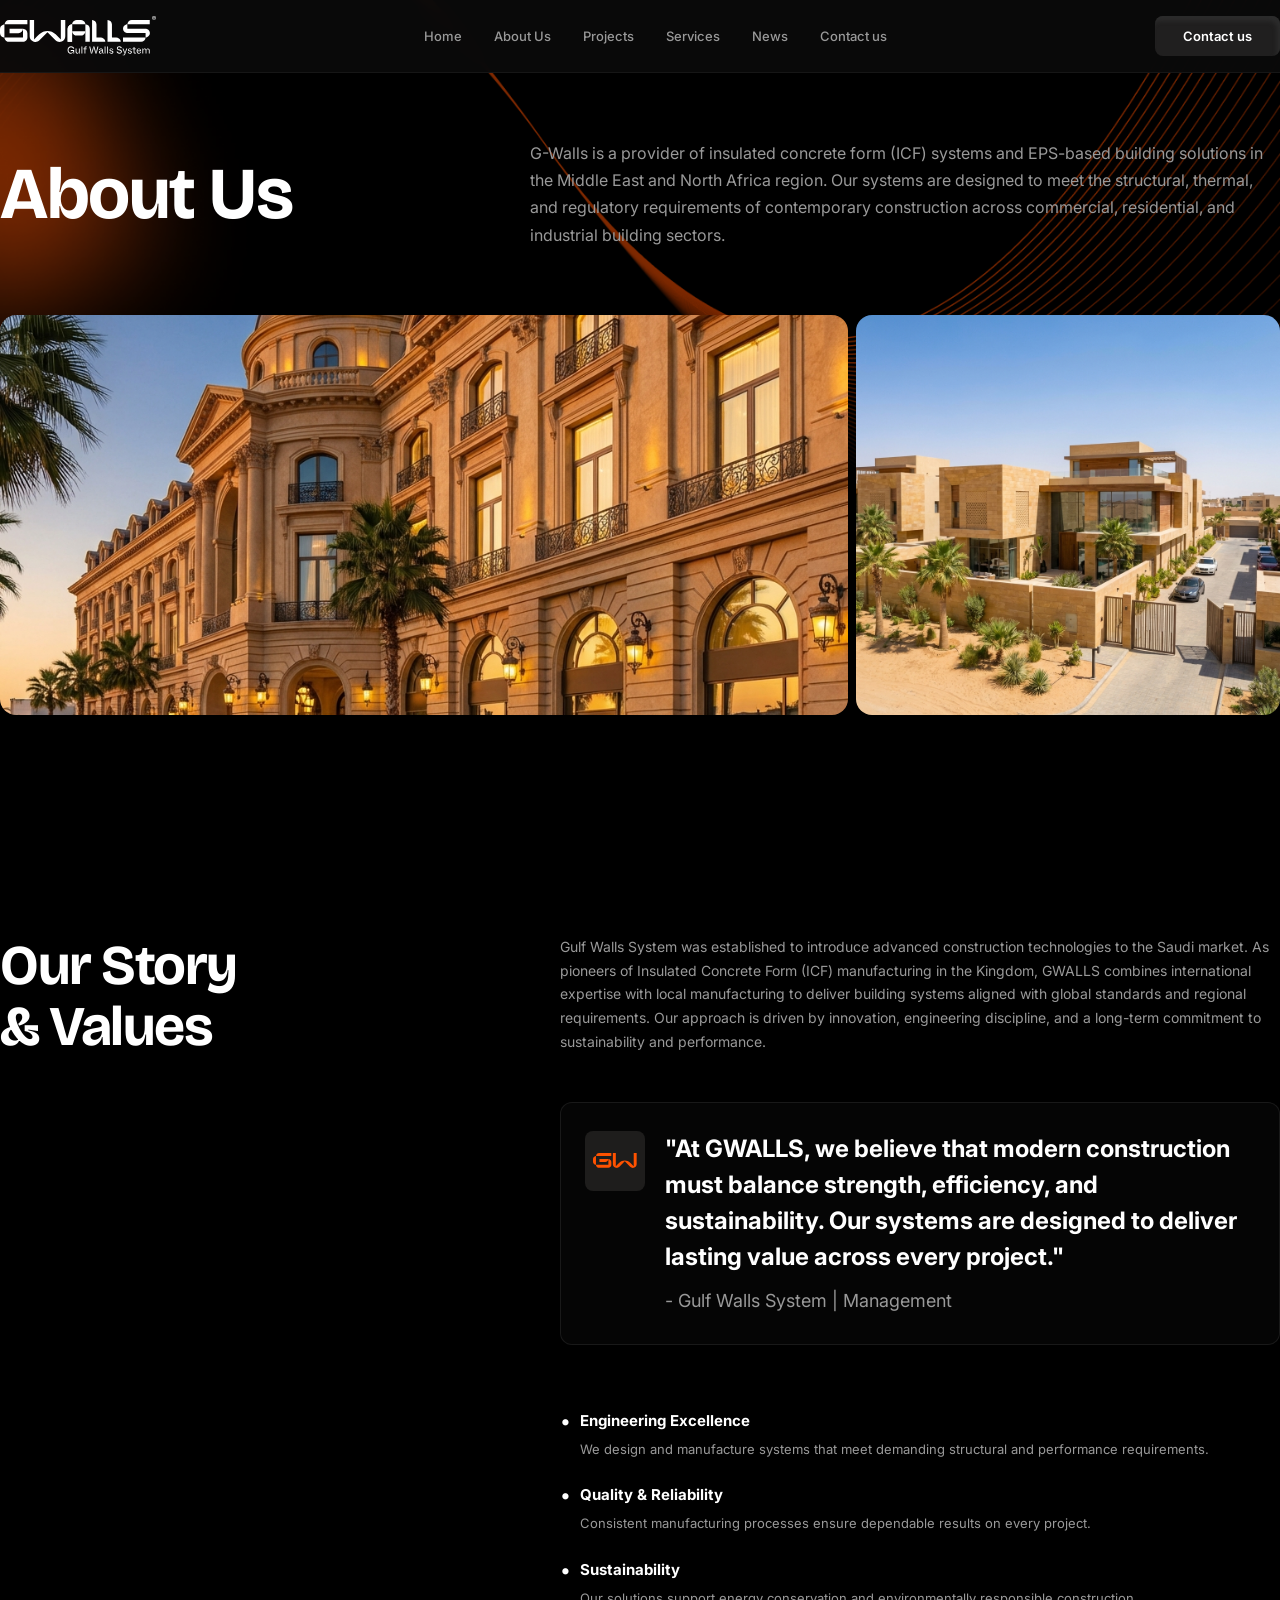
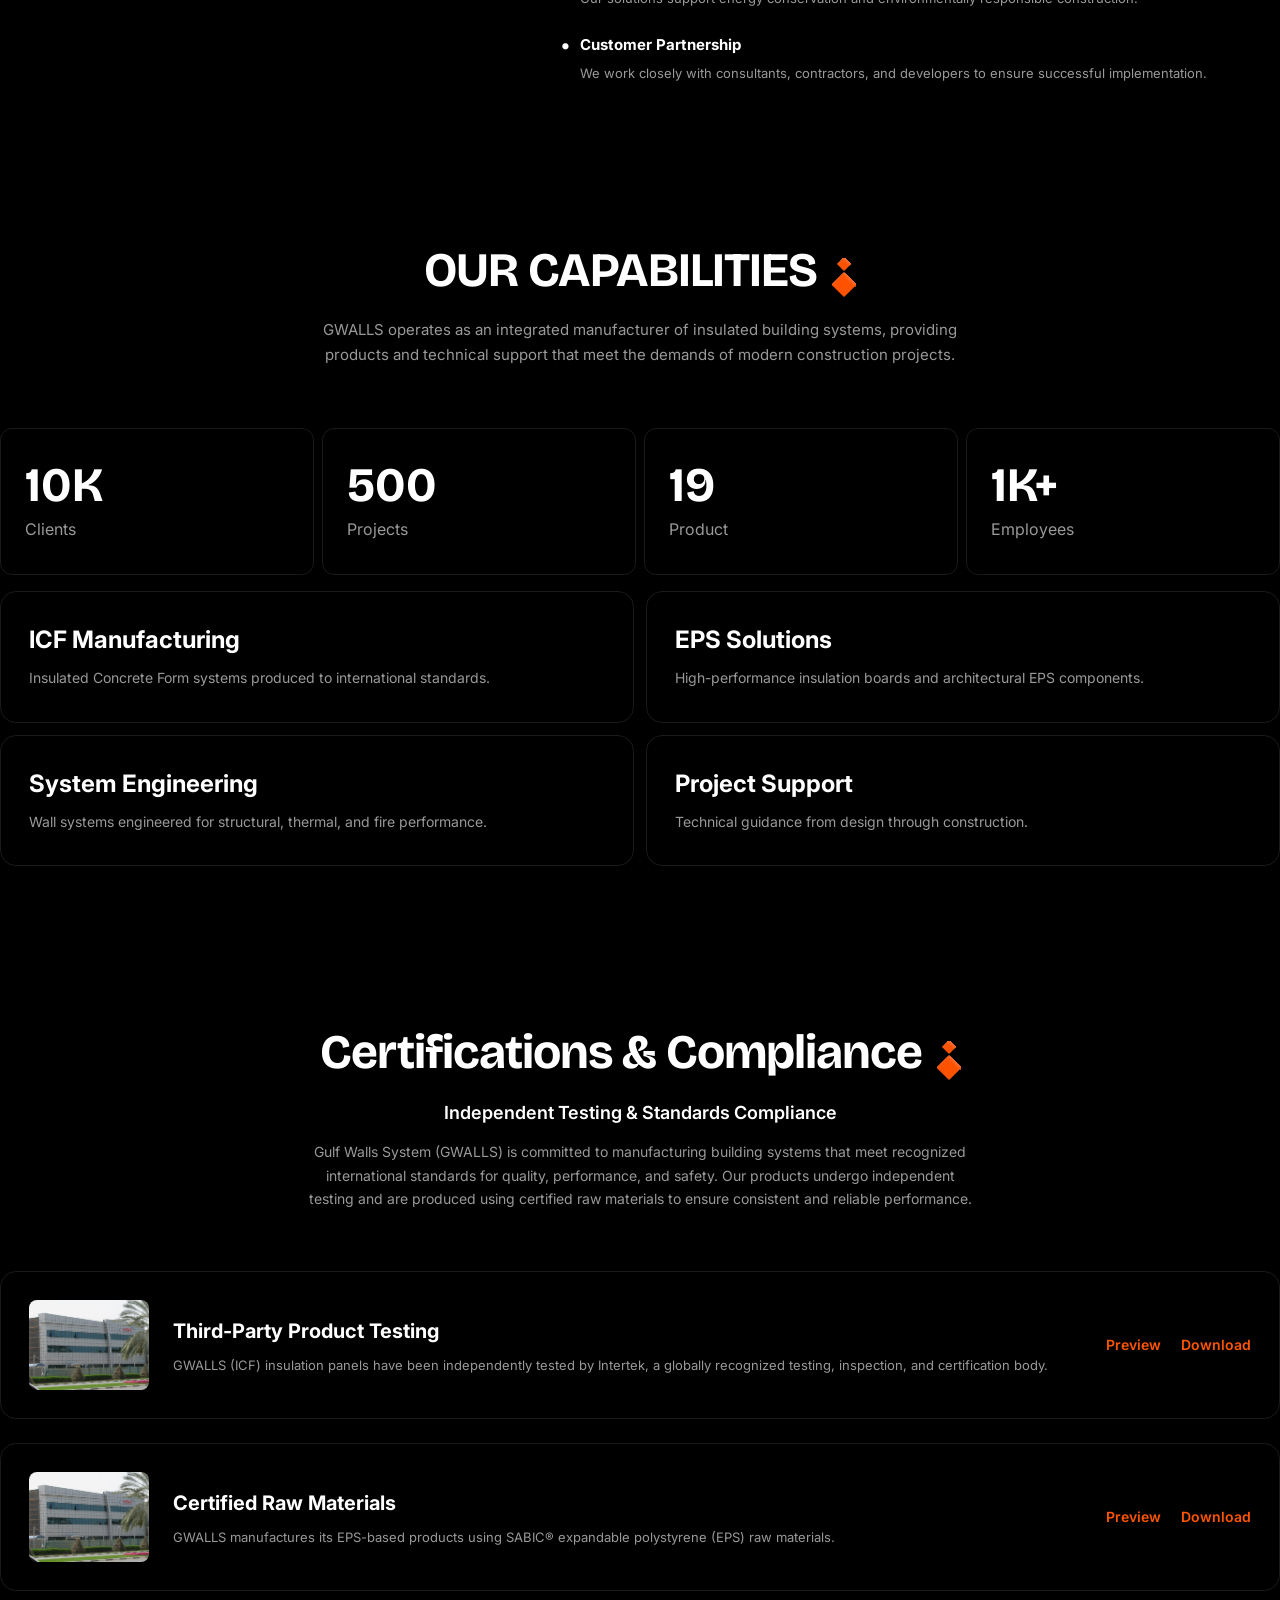
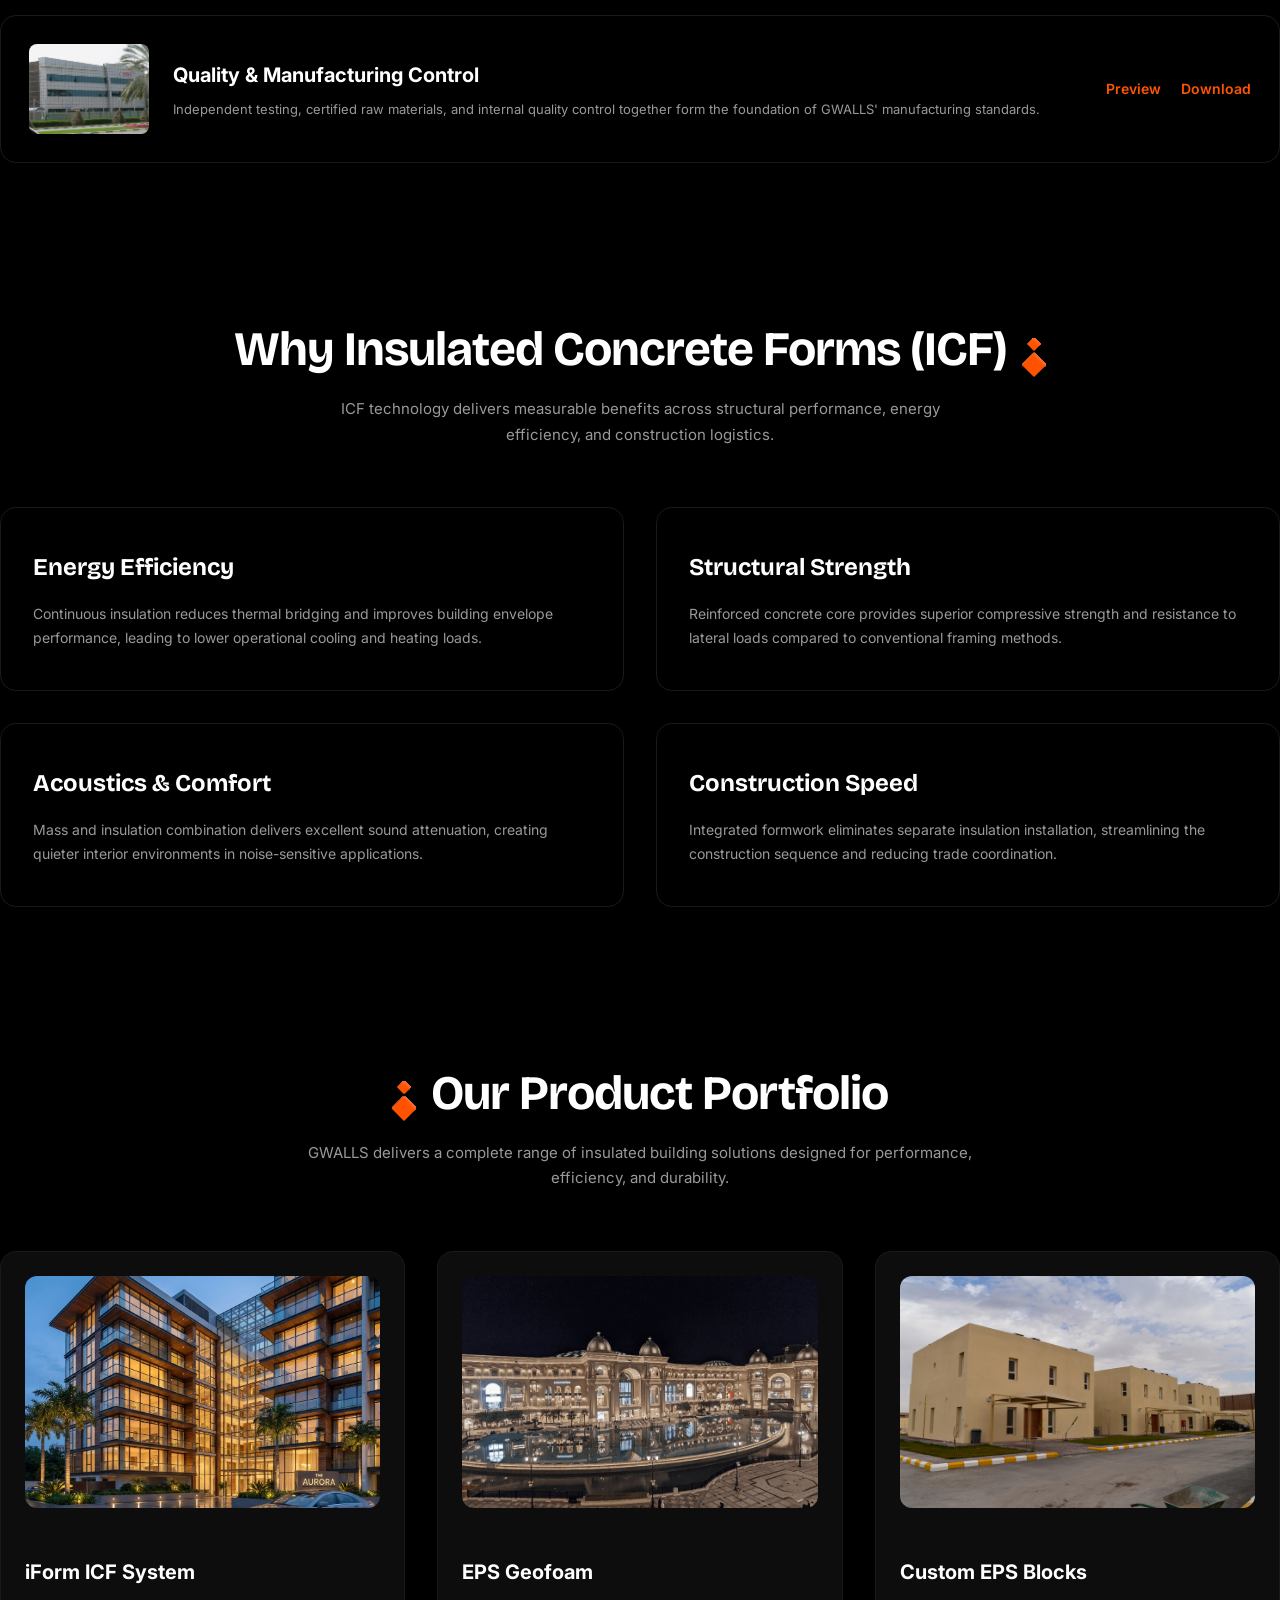
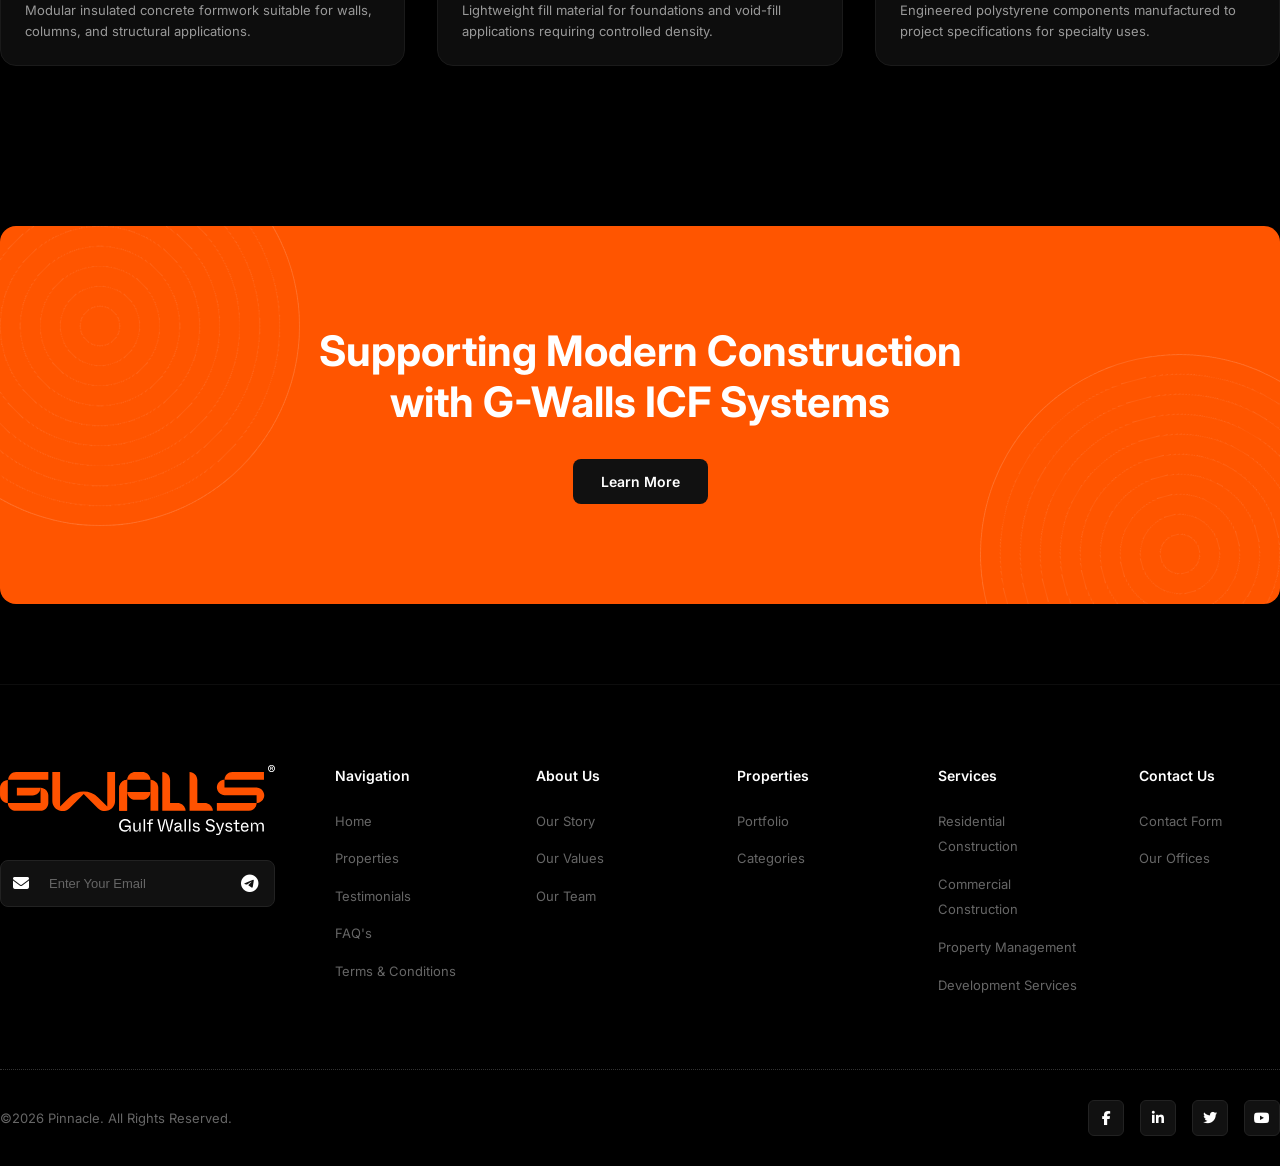
==== commit 3b895e1a: "projects page" ====
--- a/about.html
+++ b/about.html
@@ -27,13 +27,13 @@
     <nav class="navbar">
       <div class="container">
         <div class="nav-content">
-          <div class="logo">
+          <a href="index.html" class="logo">
             <img src="./images/svgs/logo.svg" alt="G-Walls" />
-          </div>
+          </a>
           <ul class="nav-links">
             <li><a href="index.html">Home</a></li>
             <li><a href="about.html" class="active">About Us</a></li>
-            <li><a href="#projects">Projects</a></li>
+            <li><a href="projects.html">Projects</a></li>
             <li><a href="#services">Services</a></li>
             <li><a href="#news">News</a></li>
             <li><a href="#contact">Contact us</a></li>
--- a/style.css
+++ b/style.css
@@ -228,7 +228,7 @@
   align-items: center;
   padding: 80px 0;
   overflow: hidden;
-  background: url("/images/hero-bg-png.png");
+  background: url("images/hero-bg-png.png");
   background-size: cover;
   background-position: top;
 }
@@ -3064,3 +3064,343 @@
     display: flex !important;
   }
 }
+
+/* ===========================
+   Projects Page Specific Styles
+   =========================== */
+
+/* Projects Hero */
+.projects-hero {
+  padding-top: 160px;
+  padding-bottom: 80px;
+  background: url("images/hero-bg-png.png");
+  background-size: cover;
+  background-position: top;
+  position: relative;
+  min-height: 500px;
+  display: flex;
+  align-items: flex-end;
+}
+
+.projects-hero::before {
+  content: "";
+  position: absolute;
+  inset: 0;
+  background: linear-gradient(
+    to bottom,
+    rgba(0, 0, 0, 0.4),
+    rgba(0, 0, 0, 0.8)
+  );
+}
+
+.hero-search-container {
+  position: relative;
+  z-index: 2;
+  width: 100%;
+  margin-bottom: -40px; /* Overlap with next section */
+  display: flex;
+  justify-content: center;
+  padding: 0 20px;
+}
+
+.hero-search-container img {
+  width: 100%;
+  max-width: 1312px;
+  height: 100%;
+  object-fit: cover;
+  border-radius: var(--radius-lg);
+}
+
+.search-bar {
+  background: #0d0d0d;
+  border: 1px solid #222;
+  border-radius: var(--radius-md);
+  padding: 10px;
+  display: flex;
+  align-items: center;
+  gap: 15px;
+  box-shadow: 0 20px 40px rgba(0, 0, 0, 0.4);
+  position: absolute;
+  bottom: 0;
+  left: 50%;
+  transform: translate(-50%, 50%);
+  z-index: 10;
+  width: 100%;
+  max-width: 1100px;
+}
+
+.search-input-group {
+  flex: 1;
+}
+
+.search-input-group i {
+  color: var(--text-dim);
+}
+
+.search-input-group input {
+  background: black;
+  width: 100%;
+  border-radius: 8px;
+  padding: 16px 24px;
+  border: none;
+  color: var(--text-white);
+  font-size: 14px;
+  outline: none;
+}
+
+.title-with-icon#projects {
+  justify-content: flex-start;
+  align-items: center;
+}
+
+.title-with-icon#projects h1 {
+  margin-bottom: 0;
+}
+
+.filter-group {
+  display: flex;
+  gap: 20px;
+  padding: 0 20px;
+}
+
+.filter-item {
+  display: flex;
+  align-items: center;
+  gap: 10px;
+  color: var(--text-gray);
+  font-size: 14px;
+  cursor: pointer;
+  position: relative;
+}
+
+.filter-item i:first-child {
+  color: var(--text-dim);
+}
+
+.filter-item span {
+  font-weight: 500;
+}
+
+.filter-item .fa-chevron-down {
+  font-size: 10px;
+  color: var(--text-dim);
+}
+
+.btn-search {
+  background: var(--primary-orange);
+  color: white;
+  padding: 15px 30px;
+  border-radius: var(--radius-sm);
+  font-weight: 700;
+  font-size: 14px;
+  white-space: nowrap;
+}
+
+.btn-search:hover {
+  background: #ff6a1a;
+}
+
+/* Dropdown (Basic) */
+.filter-item:hover .dropdown-content {
+  display: block;
+}
+
+.dropdown-content {
+  display: none;
+  position: absolute;
+  top: 100%;
+  left: 0;
+  background: #1a1a1a;
+  min-width: 160px;
+  box-shadow: 0 8px 16px rgba(0, 0, 0, 0.2);
+  z-index: 10;
+  border-radius: var(--radius-sm);
+  margin-top: 15px;
+  border: 1px solid #333;
+}
+
+.dropdown-content a {
+  color: var(--text-gray);
+  padding: 12px 16px;
+  display: block;
+  font-size: 13px;
+}
+
+.dropdown-content a:hover {
+  background: #222;
+  color: var(--text-white);
+}
+
+/* Projects List Section */
+.projects-list-section {
+  padding: 120px 0 80px;
+  background: var(--dark-bg);
+}
+
+.list-header {
+  margin-bottom: 60px;
+}
+
+.title-with-icon {
+  display: flex;
+  align-items: center;
+  gap: 15px;
+  margin-bottom: 20px;
+}
+
+.orange-pen-icon {
+  width: 40px;
+  height: 40px;
+  background: rgba(255, 85, 0, 0.1);
+  border-radius: 8px;
+  display: flex;
+  align-items: center;
+  justify-content: center;
+  color: var(--primary-orange);
+  font-size: 18px;
+}
+
+.list-header .section-subtitle-text {
+  max-width: 600px;
+  margin-left: 0;
+}
+
+.load-more-container {
+  display: flex;
+  justify-content: center;
+  margin-top: 60px;
+}
+
+.btn-load-more {
+  background: #111;
+  border: 1px solid #333;
+  color: var(--text-white);
+  padding: 14px 40px;
+  border-radius: var(--radius-sm);
+  font-weight: 600;
+  font-size: 14px;
+}
+
+.btn-load-more:hover {
+  background: #1a1a1a;
+  border-color: #444;
+}
+
+/* CTA Support Section */
+.cta-support-section {
+  padding: 80px 0;
+}
+
+.cta-support-banner {
+  background: var(--primary-orange);
+  border-radius: 20px;
+  padding: 80px;
+  position: relative;
+  overflow: hidden;
+  display: flex;
+  align-items: center;
+  justify-content: space-between;
+}
+
+.cta-support-content {
+  position: relative;
+  z-index: 2;
+  max-width: 650px;
+}
+
+.cta-support-title {
+  color: white;
+  font-size: 48px;
+  font-weight: 800;
+  line-height: 1.1;
+  margin-bottom: 40px;
+  font-family: "Bricolage Grotesque", sans-serif;
+}
+
+.btn-contact-black {
+  background: #0d0d0d;
+  color: white;
+  padding: 14px 40px;
+  border-radius: 8px;
+  font-weight: 700;
+  font-size: 15px;
+}
+
+.btn-contact-black:hover {
+  background: #1a1a1a;
+}
+
+.cta-support-pattern {
+  position: absolute;
+  right: 0;
+  top: 0;
+  bottom: 0;
+  width: 50%;
+  background: url("images/svgs/cta-pattern.svg") no-repeat right center;
+  background-size: contain;
+  opacity: 0.2;
+}
+
+/* Responsive Projects Page */
+@media (max-width: 1024px) {
+  .search-bar {
+    flex-wrap: wrap;
+    justify-content: center;
+    bottom: -10%;
+  }
+
+  .search-input-group {
+    border-right: none;
+    width: 100%;
+  }
+
+  .filter-group {
+    width: 100%;
+    justify-content: space-between;
+    padding: 10px 20px;
+  }
+
+  .btn-search {
+    width: 100%;
+  }
+
+  .projects-list-section {
+    padding: 280px 0 80px;
+  }
+
+  .cta-support-banner {
+    flex-direction: column;
+    text-align: center;
+    padding: 60px 20px;
+  }
+
+  .cta-support-title {
+    font-size: 32px;
+  }
+
+  .cta-support-pattern {
+    width: 100%;
+    height: 50%;
+    bottom: 0;
+    top: auto;
+  }
+}
+
+@media (max-width: 768px) {
+  .projects-hero {
+    min-height: 40vh;
+    padding-top: 120px;
+  }
+
+  .filter-group {
+    flex-direction: column;
+    gap: 15px;
+  }
+
+  .filter-item {
+    justify-content: space-between;
+  }
+  .search-bar {
+    bottom: -40%;
+  }
+}
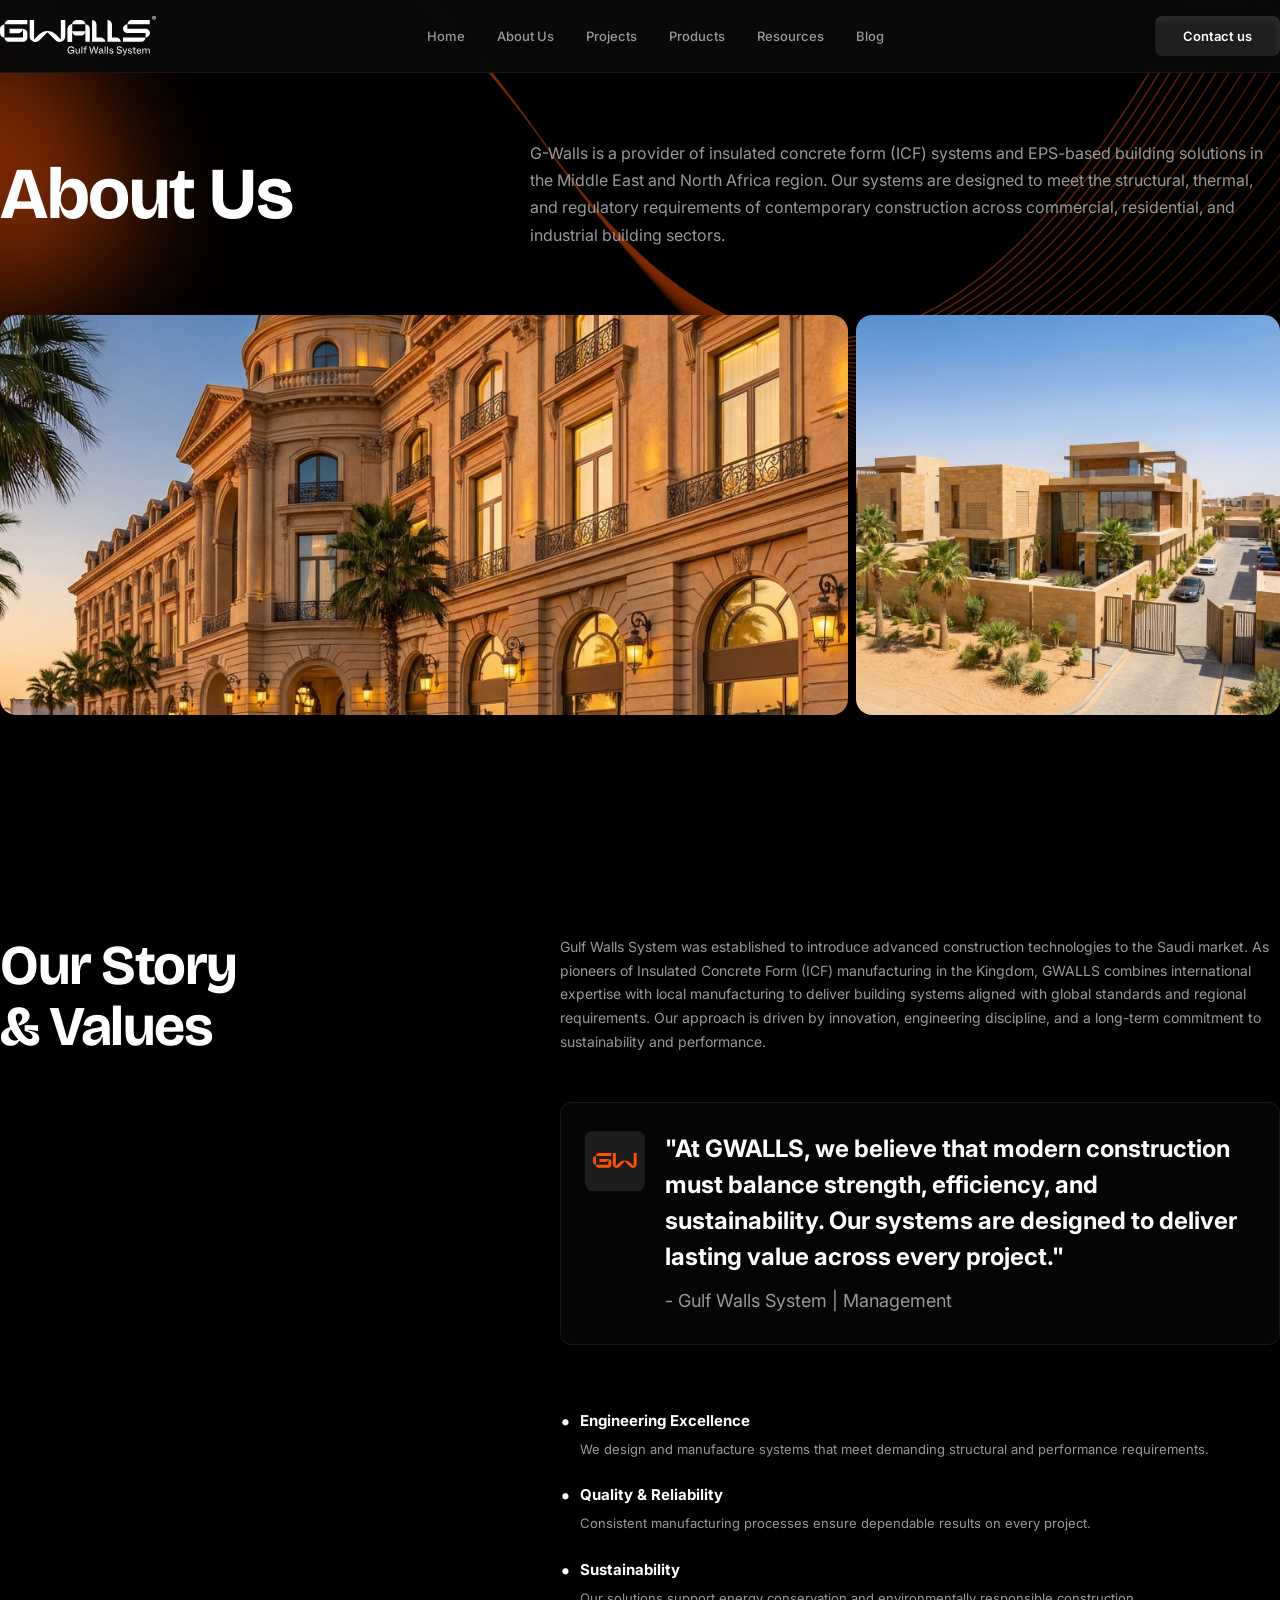
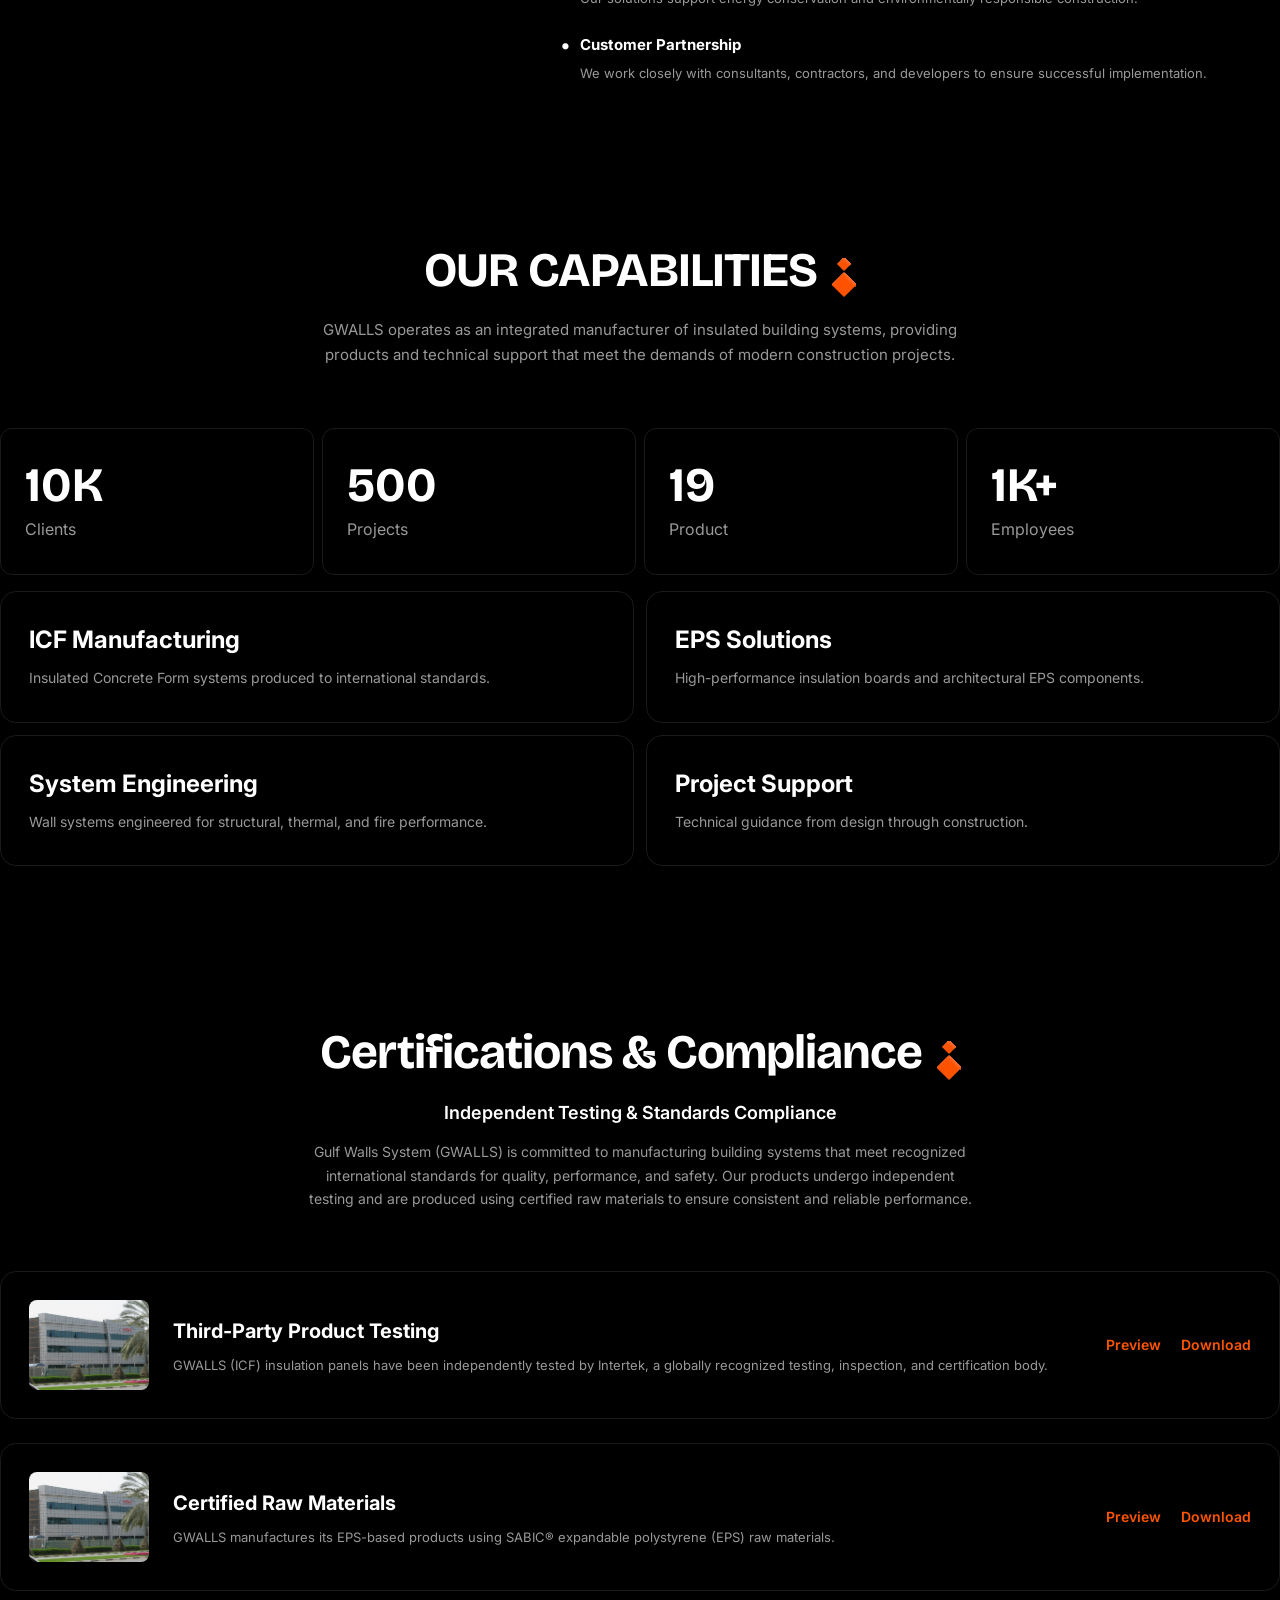
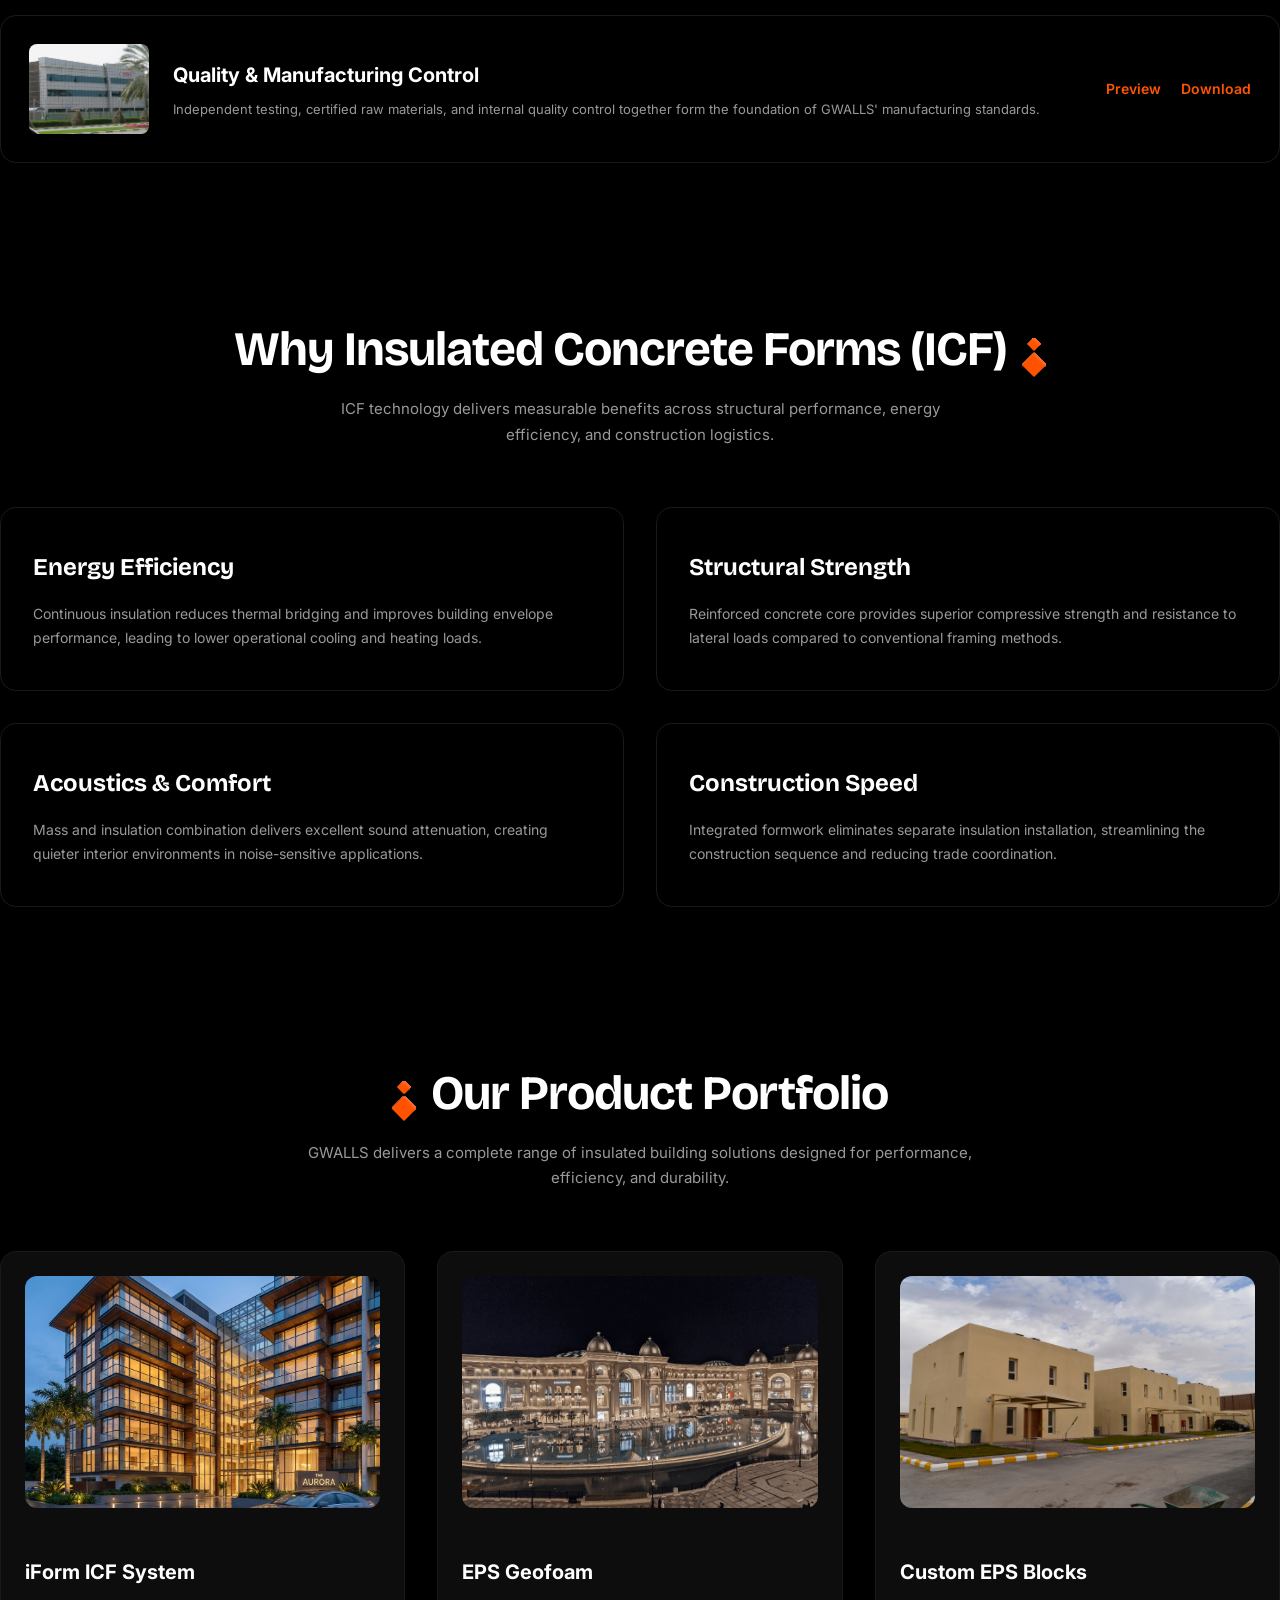
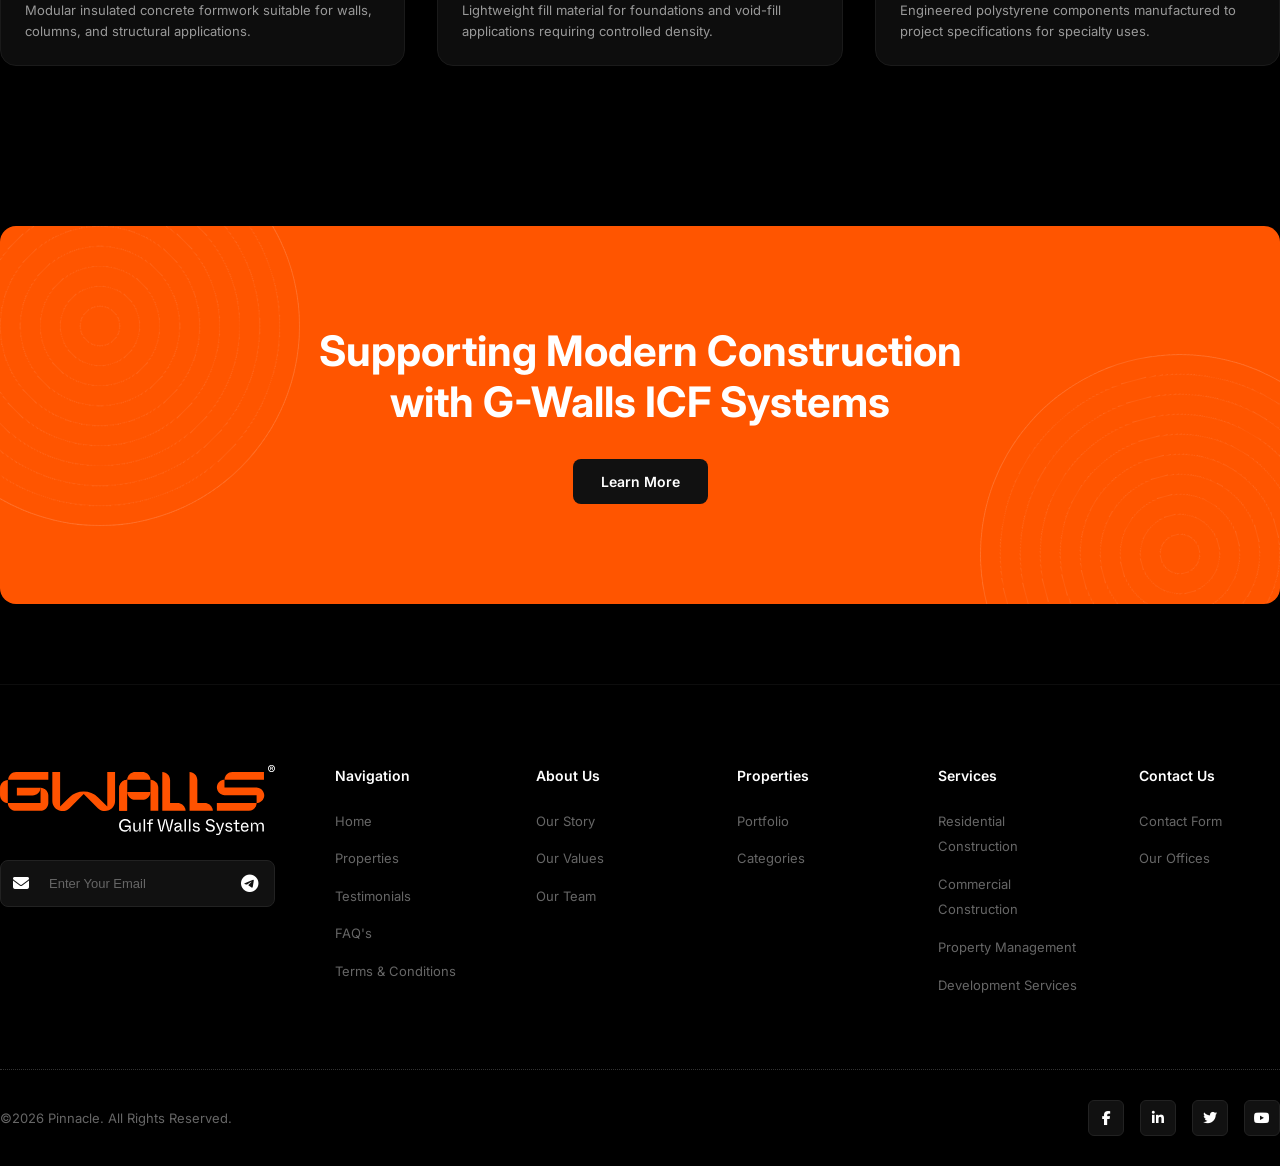
==== commit d4e5d57d: "update nav links" ====
--- a/about.html
+++ b/about.html
@@ -32,11 +32,11 @@
           </a>
           <ul class="nav-links">
             <li><a href="index.html">Home</a></li>
-            <li><a href="about.html" class="active">About Us</a></li>
-            <li><a href="projects.html">Projects</a></li>
-            <li><a href="#services">Services</a></li>
-            <li><a href="#news">News</a></li>
-            <li><a href="#contact">Contact us</a></li>
+            <li><a href="about.html">About Us</a></li>
+            <li><a href="projects.html" class="active">Projects</a></li>
+            <li><a href="#services">Products</a></li>
+            <li><a href="#news">Resources</a></li>
+            <li><a href="#contact">Blog</a></li>
           </ul>
           <button class="btn-secondary">Contact us</button>
           <button class="mobile-menu-toggle">
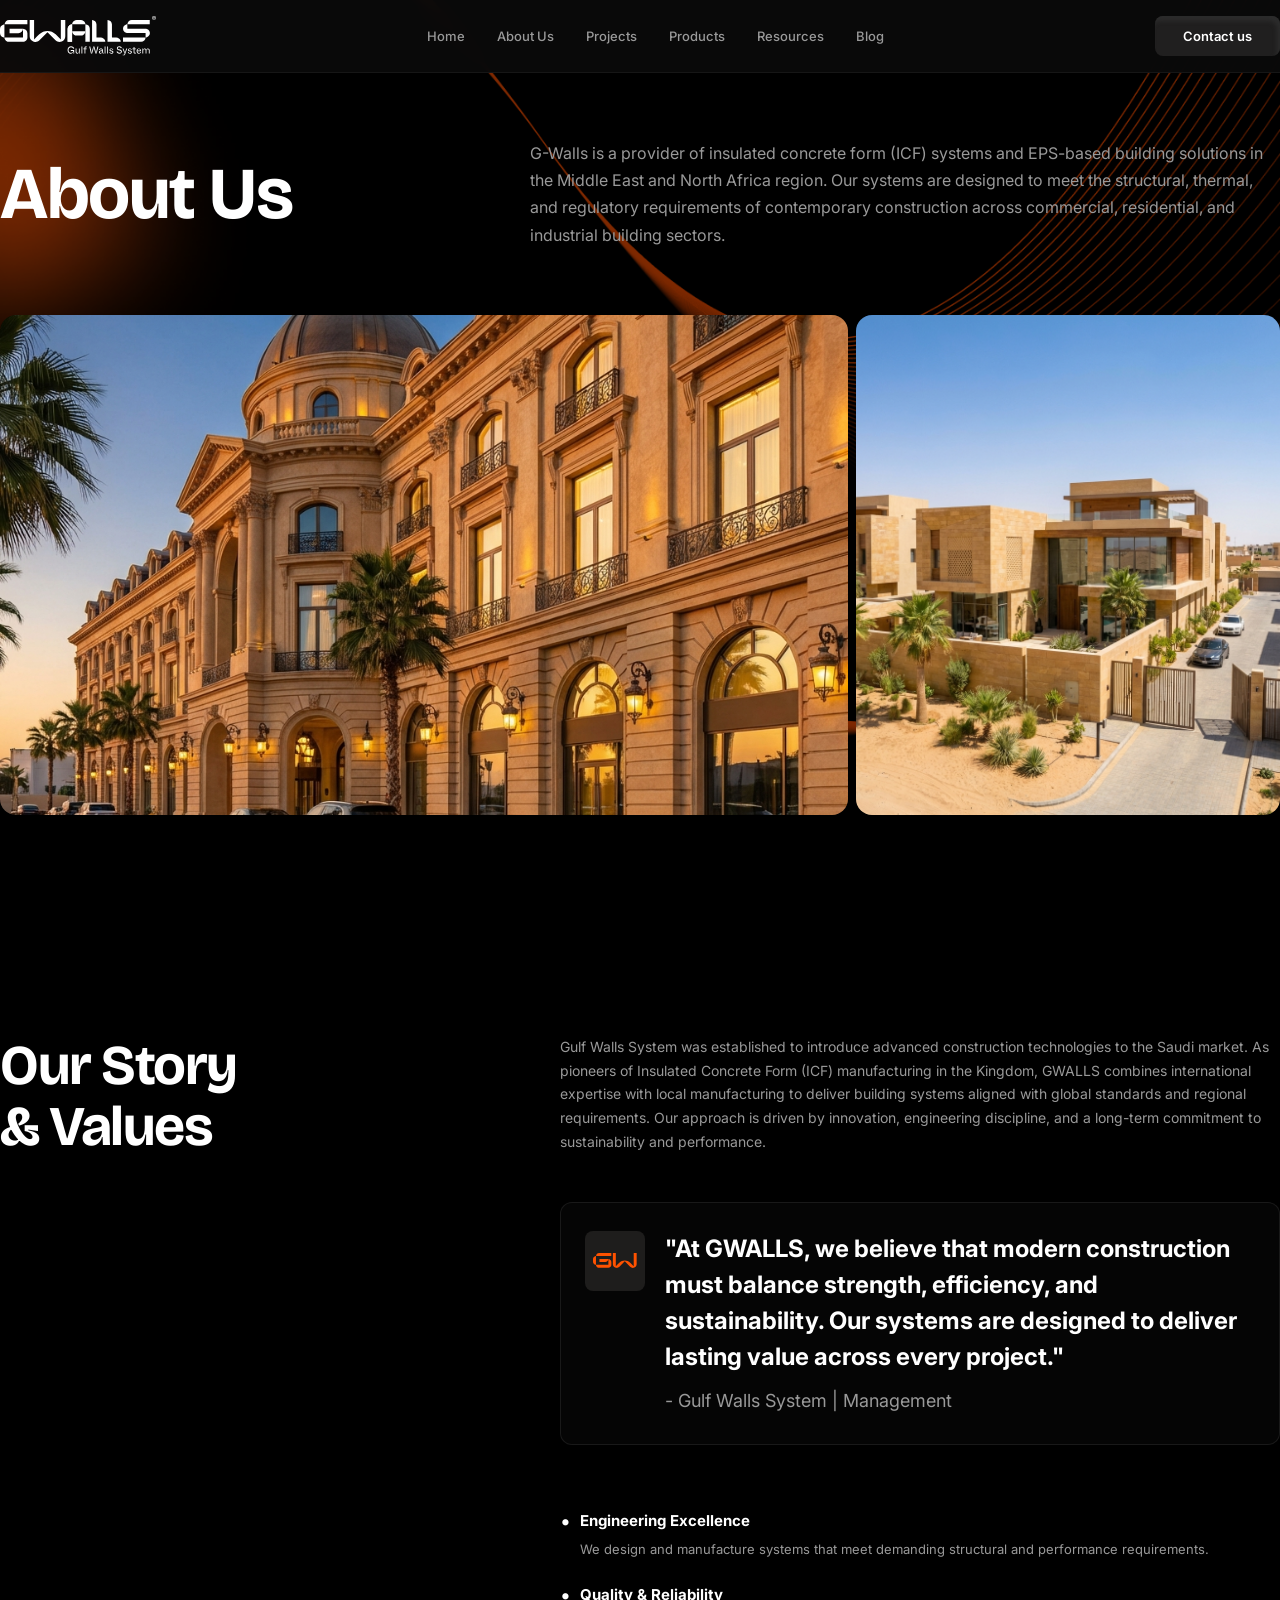
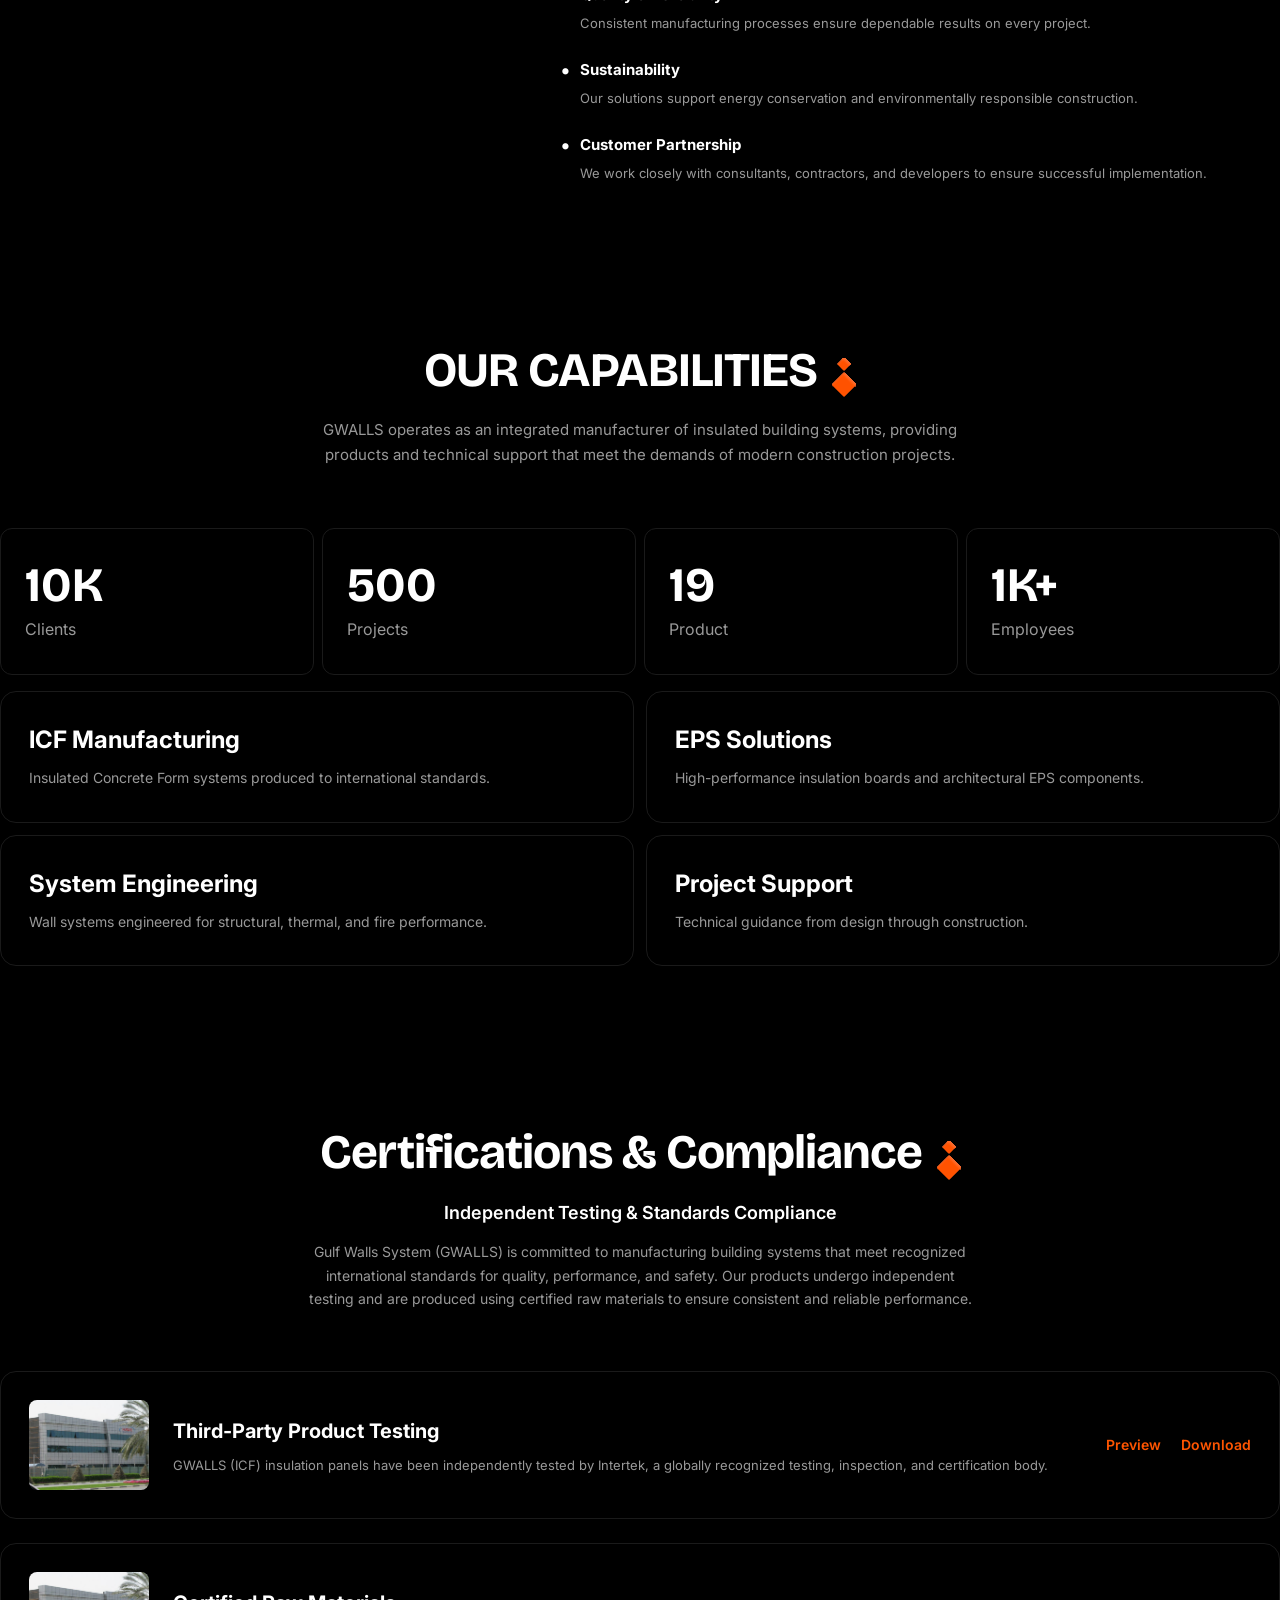
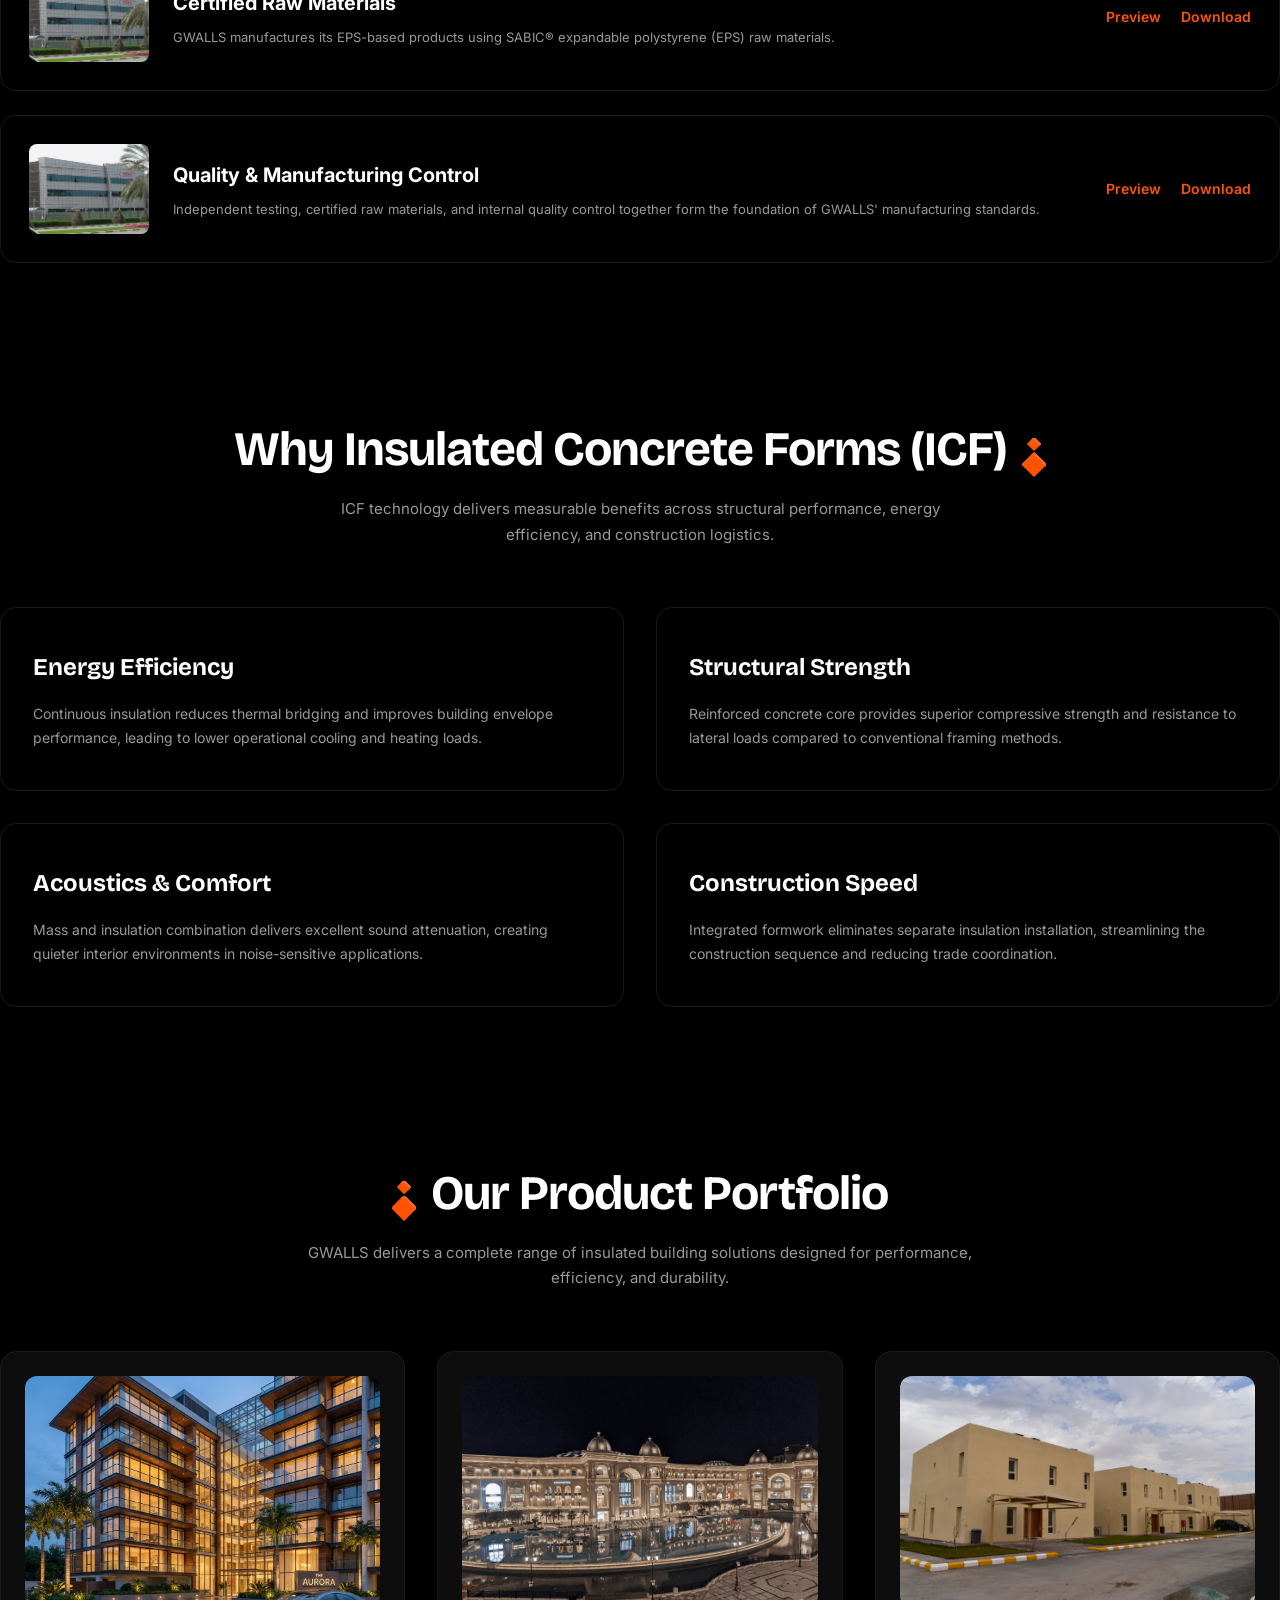
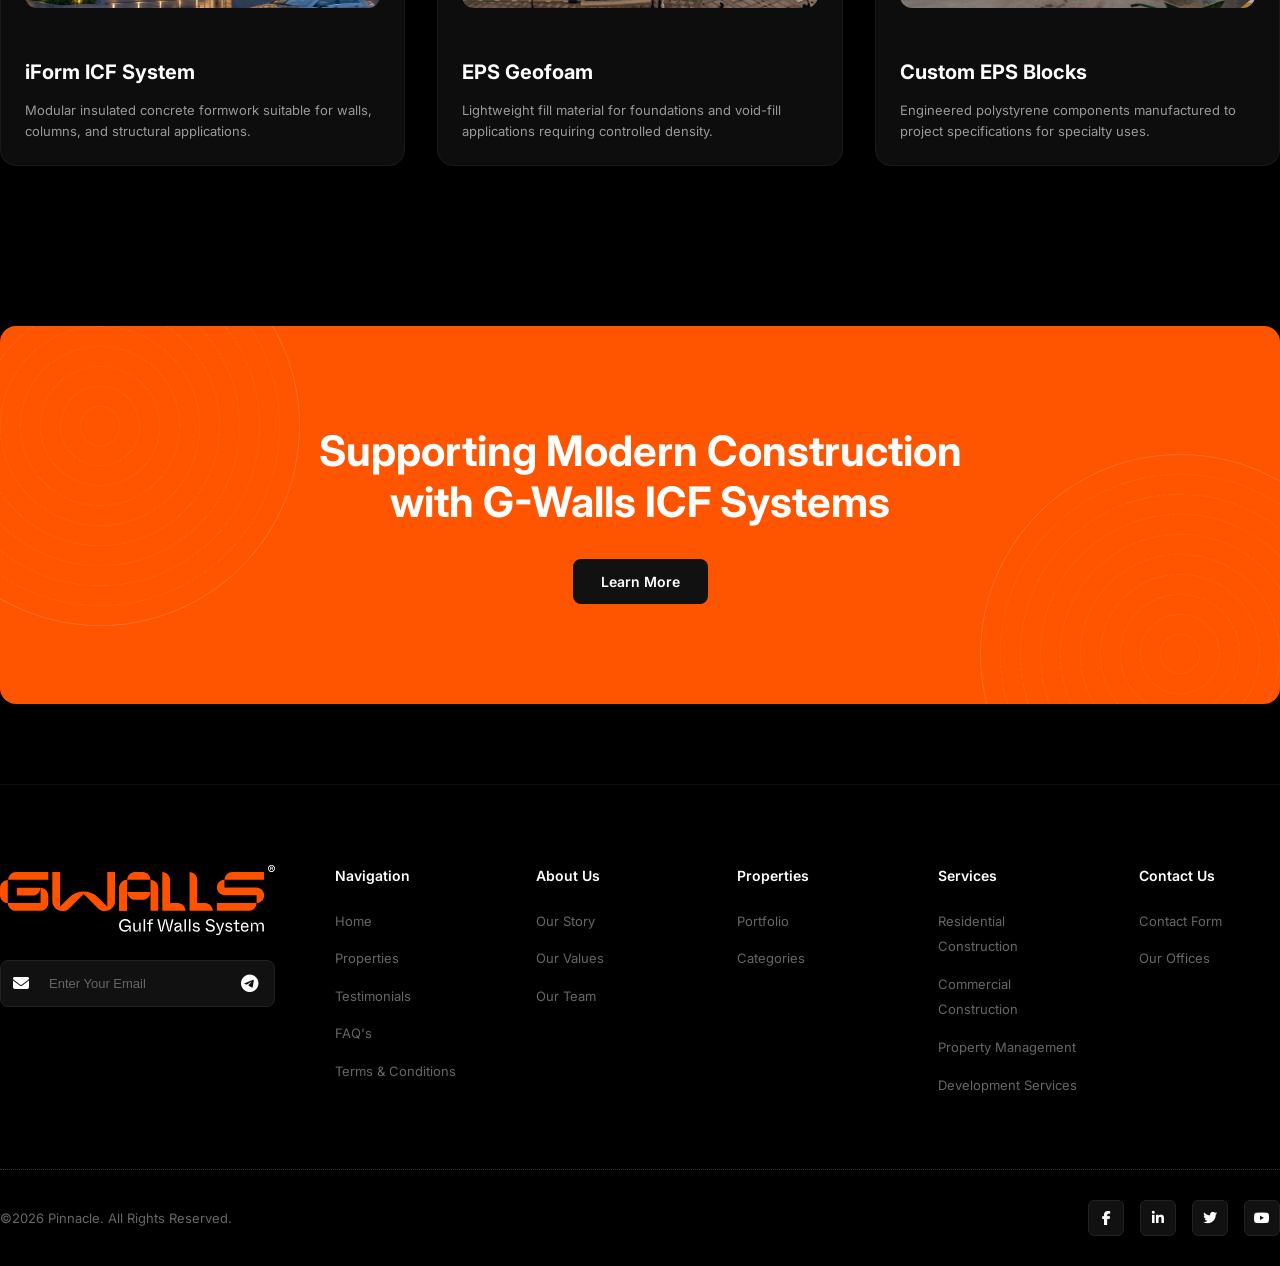
==== commit f33c60d7: "respurces page" ====
--- a/about.html
+++ b/about.html
@@ -32,13 +32,15 @@
           </a>
           <ul class="nav-links">
             <li><a href="index.html">Home</a></li>
-            <li><a href="about.html">About Us</a></li>
-            <li><a href="projects.html" class="active">Projects</a></li>
+            <li><a href="about.html" class="active">About Us</a></li>
+            <li><a href="projects.html">Projects</a></li>
             <li><a href="#services">Products</a></li>
-            <li><a href="#news">Resources</a></li>
+            <li><a href="resources.html">Resources</a></li>
             <li><a href="#contact">Blog</a></li>
           </ul>
-          <button class="btn-secondary">Contact us</button>
+          <a href="contact.html">
+            <button class="btn-secondary">Contact us</button>
+          </a>
           <button class="mobile-menu-toggle">
             <span></span>
             <span></span>
--- a/style.css
+++ b/style.css
@@ -68,6 +68,10 @@
   cursor: pointer;
   font-family: inherit;
   transition: var(--transition);
+}
+
+.flex {
+  display: flex;
 }
 
 /* ===========================
@@ -2476,7 +2480,7 @@
 .about-image-small {
   border-radius: var(--radius-lg);
   overflow: hidden;
-  height: 400px;
+  height: 500px;
 }
 
 .about-image-large img,
@@ -3201,8 +3205,14 @@
 }
 
 /* Dropdown (Basic) */
-.filter-item:hover .dropdown-content {
+.filter-item.active .dropdown-content {
   display: block;
+}
+
+@media (hover: hover) {
+  .filter-item:hover .dropdown-content {
+    display: block;
+  }
 }
 
 .dropdown-content {
@@ -3219,6 +3229,15 @@
   border: 1px solid #333;
 }
 
+.dropdown-content::before {
+  content: "";
+  position: absolute;
+  top: -15px;
+  left: 0;
+  right: 0;
+  height: 15px;
+}
+
 .dropdown-content a {
   color: var(--text-gray);
   padding: 12px 16px;
@@ -3404,3 +3423,1325 @@
     bottom: -40%;
   }
 }
+
+/* ===========================
+   Project Details Page
+   =========================== */
+.project-details-hero {
+  padding-top: 140px;
+  padding-bottom: 60px;
+  background-image: url("images/hero-bg-png.png");
+  background-size: cover;
+  background-position: top;
+}
+
+.project-hero-container {
+  padding-top: 20px;
+}
+
+.btn-back-projects {
+  display: inline-block;
+  margin: 40px 0;
+  padding: 12px 24px;
+  background: #111;
+  border: 1px solid #333;
+  color: var(--text-white);
+  border-radius: var(--radius-sm);
+  font-size: 13px;
+  font-weight: 500;
+  width: fit-content;
+}
+
+.btn-back-projects:hover {
+  background: #1a1a1a;
+  border-color: var(--text-gray);
+}
+
+.project-hero-info {
+  display: flex;
+  align-items: flex-end;
+  justify-content: space-between;
+  gap: 40px;
+  margin-bottom: 40px;
+}
+
+.project-hero-text {
+  flex: 1;
+}
+
+.project-location {
+  display: flex;
+  align-items: center;
+  gap: 8px;
+  font-size: 14px;
+  color: var(--text-gray);
+}
+
+.project-details-hero .breadcrumb {
+  display: flex;
+  align-items: center;
+  gap: 8px;
+  font-size: 13px;
+  color: var(--primary-orange);
+  margin-bottom: 24px;
+  font-weight: 500;
+}
+
+.project-details-hero .breadcrumb span {
+  color: var(--text-gray);
+}
+
+.project-title {
+  font-family: "Bricolage Grotesque", sans-serif;
+  font-size: 48px;
+  font-weight: 700;
+  line-height: 1.1;
+  margin-bottom: 16px;
+  max-width: 900px;
+}
+
+.project-subtitle {
+  font-size: 18px;
+  color: var(--text-gray);
+  margin-bottom: 24px;
+}
+
+.project-hero-desc {
+  font-size: 15px;
+  color: var(--text-gray);
+  line-height: 1.7;
+  max-width: 800px;
+  margin-bottom: 32px;
+}
+
+.project-hero-actions {
+  display: flex;
+  align-items: center;
+  gap: 16px;
+}
+
+.project-main-image {
+  width: 100%;
+  border-radius: var(--radius-lg);
+  overflow: hidden;
+  height: 600px;
+  border: 1px solid var(--card-border);
+}
+
+.project-main-image img {
+  width: 100%;
+  height: 100%;
+  object-fit: cover;
+}
+
+/* Content Layout */
+.project-content-grid {
+  display: grid;
+  grid-template-columns: 1fr 380px;
+  gap: 60px;
+  padding: 80px 0;
+}
+
+.project-main-content {
+  display: flex;
+  flex-direction: column;
+  gap: 80px;
+}
+
+.content-block h2 {
+  font-family: "Bricolage Grotesque", sans-serif;
+  font-size: 32px;
+  margin-bottom: 24px;
+  display: flex;
+  align-items: center;
+  gap: 12px;
+}
+
+.content-block p {
+  font-size: 15px;
+  color: var(--text-gray);
+  line-height: 1.8;
+  margin-bottom: 24px;
+}
+
+.block-grid {
+  display: grid;
+  grid-template-columns: 1fr 1fr;
+  gap: 32px;
+  align-items: start;
+}
+
+.block-image {
+  border-radius: var(--radius-md);
+  overflow: hidden;
+  border: 1px solid var(--card-border);
+}
+
+.block-image img {
+  width: 100%;
+  height: auto;
+}
+
+.block-images-row {
+  display: grid;
+  grid-template-columns: 1fr 1fr;
+  gap: 20px;
+  margin-top: 24px;
+}
+
+.block-images-row#first {
+  grid-template-columns: 2fr 1fr;
+}
+
+.block-images-row .block-image {
+  height: 280px;
+}
+
+.block-images-row .block-image img {
+  height: 100%;
+  object-fit: cover;
+}
+
+.wide-image {
+  width: 100%;
+  height: 400px;
+  border-radius: var(--radius-md);
+  overflow: hidden;
+  margin-top: 24px;
+  border: 1px solid var(--card-border);
+}
+
+.wide-image img {
+  width: 100%;
+  height: 100%;
+  object-fit: cover;
+}
+
+.content-list {
+  list-style: none;
+  padding: 0;
+  margin-bottom: 24px;
+}
+
+.content-list li {
+  position: relative;
+  padding-left: 20px;
+  margin-bottom: 12px;
+  color: var(--text-gray);
+  font-size: 14px;
+}
+
+.content-list li::before {
+  content: "";
+  position: absolute;
+  left: 0;
+  top: 10px;
+  width: 6px;
+  height: 6px;
+  background: white;
+  border-radius: 50%;
+}
+
+/* Sidebar */
+.project-sidebar {
+  display: flex;
+  flex-direction: column;
+  gap: 20px;
+}
+
+.sidebar-card {
+  border: 1px solid #1a1a1a;
+  border-radius: var(--radius-md);
+  padding: 24px;
+}
+
+.info-card h3 {
+  font-size: 18px;
+  font-weight: 700;
+  padding-bottom: 20px;
+  margin-bottom: 24px;
+  border-bottom: 1px solid #222;
+  color: var(--text-white);
+}
+
+.info-list {
+  list-style: none;
+  padding: 0;
+  margin: 0;
+}
+
+.info-list li {
+  display: flex;
+  gap: 8px;
+  margin-bottom: 20px;
+  font-size: 15px;
+  line-height: 1.4;
+}
+
+.info-list .label {
+  color: #999;
+  font-size: 15px;
+  text-transform: none;
+  letter-spacing: normal;
+}
+
+.info-list .value {
+  color: #fff;
+  font-size: 15px;
+  font-weight: 400;
+}
+
+/* Share Card */
+.share-card {
+  display: flex;
+  justify-content: space-between;
+  align-items: center;
+  padding: 18px 24px;
+}
+
+.share-title {
+  font-size: 18px;
+  font-weight: 700;
+  color: #fff;
+}
+
+.share-links {
+  display: flex;
+  gap: 24px;
+}
+
+.share-links a {
+  color: #999;
+  font-size: 20px;
+  transition: var(--transition);
+}
+
+.share-links a:hover {
+  color: #fff;
+}
+
+/* CTA Section */
+.sidebar-cta {
+  margin-top: 0;
+}
+
+.sidebar-cta h4 {
+  font-size: 20px;
+  font-weight: 700;
+  margin-bottom: 20px;
+  color: #fff;
+}
+
+.btn-orange-full {
+  width: 100%;
+  background: var(--primary-orange);
+  color: #fff;
+  border: none;
+  padding: 16px;
+  border-radius: var(--radius-md);
+  font-size: 15px;
+  font-weight: 600;
+  cursor: pointer;
+  transition: all 0.3s ease;
+  box-shadow: 0 4px 15px rgba(255, 85, 0, 0.2);
+}
+
+.btn-orange-full:hover {
+  background: #ff6a1a;
+  transform: translateY(-2px);
+  box-shadow: 0 6px 20px rgba(255, 85, 0, 0.3);
+}
+
+/* Related Projects Section */
+.related-projects {
+  padding: 80px 0;
+  border-top: 1px solid var(--card-border);
+}
+
+.related-header {
+  display: flex;
+  justify-content: space-between;
+  align-items: center;
+  margin-bottom: 48px;
+}
+
+.related-header h2 {
+  font-family: "Bricolage Grotesque", sans-serif;
+  font-size: 32px;
+  display: flex;
+  align-items: center;
+  gap: 12px;
+}
+
+.related-header h2 i {
+  color: var(--primary-orange);
+  font-size: 24px;
+}
+
+/* Responsive */
+@media (max-width: 1024px) {
+  .project-content-grid {
+    grid-template-columns: 1fr;
+  }
+  .project-sidebar {
+    order: -1;
+  }
+}
+
+@media (max-width: 768px) {
+  .project-details-hero {
+    padding-top: 100px;
+    padding-bottom: 40px;
+  }
+
+  .project-hero-container {
+    padding-top: 20px;
+  }
+
+  .btn-back-projects {
+    margin: 30px 0;
+  }
+
+  .project-hero-info {
+    flex-direction: column;
+    align-items: flex-start;
+    gap: 24px;
+    margin-bottom: 30px;
+  }
+
+  .project-hero-actions {
+    flex-wrap: wrap;
+    gap: 12px;
+  }
+
+  .project-hero-actions .btn-dark-outline {
+    width: auto;
+    flex: 0 1 auto;
+  }
+
+  .project-title {
+    font-size: 32px;
+  }
+  .project-main-image {
+    height: 350px;
+  }
+  .block-grid,
+  .block-images-row {
+    grid-template-columns: 1fr;
+  }
+
+  .block-images-row#first {
+    grid-template-columns: 1fr;
+  }
+  .block-images-row .block-image {
+    height: 200px;
+  }
+}
+
+/* FAQ Section */
+.contact-faq {
+  padding: 80px 0;
+  background: var(--dark-bg);
+}
+
+.faq-header {
+  margin-bottom: 60px;
+}
+
+.faq-header h2 {
+  font-family: "Bricolage Grotesque", sans-serif;
+  font-size: 32px;
+  font-weight: 700;
+  color: var(--text-white);
+  text-align: center;
+  margin-bottom: 16px;
+}
+
+.faq-grid {
+  display: grid;
+  grid-template-columns: 1fr 1fr;
+  gap: 40px;
+}
+
+.faq-item {
+  border: 1px solid rgba(255, 255, 255, 0.08);
+  border-radius: var(--radius-lg);
+  padding: 32px;
+  transition: var(--transition);
+}
+
+.faq-item:hover {
+  border-color: rgba(255, 85, 0, 0.3);
+  transform: translateY(-4px);
+}
+
+.faq-item h3 {
+  font-size: 20px;
+  font-weight: 700;
+  color: var(--text-white);
+  margin-bottom: 16px;
+  line-height: 1.4;
+}
+
+.faq-item p {
+  font-size: 14px;
+  color: var(--text-gray);
+  line-height: 1.7;
+  margin-bottom: 12px;
+}
+
+.faq-item ul {
+  list-style: none;
+  padding: 0;
+  margin: 16px 0;
+}
+
+.faq-item li {
+  position: relative;
+  padding-left: 16px;
+  margin-bottom: 8px;
+  color: var(--text-gray);
+  font-size: 14px;
+  line-height: 1.6;
+}
+
+.faq-item li::before {
+  content: "•";
+  position: absolute;
+  left: 0;
+  color: white;
+  font-size: 16px;
+}
+
+.read-more-link {
+  display: inline-block;
+  margin-top: 32px;
+  font-size: 14px;
+  font-weight: 500;
+  text-decoration: none;
+  transition: var(--transition);
+  text-align: center;
+  width: 100%;
+}
+
+.read-more-link:hover {
+  color: #ff6a1a;
+  text-decoration: underline;
+}
+
+/* Responsive Styles */
+@media (max-width: 1024px) {
+  .faq-grid {
+    gap: 32px;
+  }
+}
+
+@media (max-width: 768px) {
+  .faq-header h2 {
+    font-size: 28px;
+  }
+
+  .faq-grid {
+    grid-template-columns: 1fr;
+    gap: 24px;
+  }
+
+  .faq-item {
+    padding: 24px;
+  }
+
+  .contact-hero {
+    padding: 120px 0 40px;
+  }
+
+  .contact-hero h1 {
+    font-size: 50px;
+  }
+
+  .contact-hero p {
+    font-size: 14px;
+  }
+}
+
+@media (max-width: 480px) {
+  .faq-item h3 {
+    font-size: 18px;
+  }
+
+  .contact-hero h1 {
+    font-size: 32px;
+  }
+}
+/* ===========================
+   Contact Page Styles
+   =========================== */
+
+/* Contact Hero */
+.contact-hero {
+  padding: 140px 0 60px;
+  background: url("images/hero-bg-png.png");
+  background-size: cover;
+  background-position: top;
+}
+
+.contact-hero-content {
+  max-width: 800px;
+}
+
+.contact-hero h1 {
+  font-family: "Bricolage Grotesque", sans-serif;
+  font-size: 70px;
+  font-weight: 600;
+  line-height: 1.1;
+  margin-bottom: 32px;
+  color: var(--text-white);
+  letter-spacing: -0.5px;
+}
+
+.contact-hero p {
+  font-size: 16px;
+  color: var(--text-gray);
+  line-height: 1.7;
+  max-width: 700px;
+}
+
+/* ===========================
+   Contact Page V2 Styles
+   =========================== */
+
+.contact-section-v2 {
+  padding: 80px 0 100px;
+  background-color: #000000;
+  color: #ffffff;
+}
+
+.contact-wrapper-v2 {
+  display: grid;
+  grid-template-columns: 350px 1fr;
+  gap: 80px;
+  align-items: start;
+}
+
+/* Left side */
+.contact-info-v2 {
+  display: flex;
+  flex-direction: column;
+  gap: 60px;
+}
+
+.info-block {
+  display: flex;
+  flex-direction: column;
+  gap: 24px;
+}
+
+.section-title-v2 {
+  font-size: 28px;
+  font-weight: 700;
+  margin: 0;
+  letter-spacing: -0.5px;
+}
+
+.contact-buttons {
+  display: flex;
+  flex-direction: column;
+  gap: 16px;
+}
+
+.contact-pill {
+  background: #111111;
+  border: 1px solid #1a1a1a;
+  padding: 16px 24px;
+  border-radius: 12px;
+  color: #999999;
+  font-size: 15px;
+  text-decoration: none;
+  transition: all 0.3s ease;
+  width: fit-content;
+  min-width: 200px;
+}
+
+.contact-pill:hover {
+  background: #1a1a1a;
+  color: #ffffff;
+  border-color: #333333;
+}
+
+.address-v2 {
+  display: flex;
+  flex-direction: column;
+  gap: 8px;
+}
+
+.address-label {
+  color: #ffffff;
+  font-weight: 500;
+  margin-bottom: 4px;
+}
+
+.address-v2 p {
+  color: #999999;
+  font-size: 15px;
+  line-height: 1.6;
+}
+
+.btn-directions-v2 {
+  background: #111111;
+  border: 1px solid #1a1a1a;
+  padding: 12px 24px;
+  border-radius: 8px;
+  color: #4a90e2;
+  font-size: 14px;
+  text-decoration: none;
+  width: fit-content;
+  margin-top: 16px;
+  transition: all 0.3s ease;
+}
+
+.btn-directions-v2:hover {
+  background: #1a1a1a;
+  border-color: #333333;
+}
+
+.social-icons-v2 {
+  display: flex;
+  gap: 16px;
+}
+
+.social-box {
+  width: 48px;
+  height: 48px;
+  background: #111111;
+  border: 1px solid #1a1a1a;
+  border-radius: 8px;
+  display: flex;
+  align-items: center;
+  justify-content: center;
+  color: #ffffff;
+  font-size: 18px;
+  transition: all 0.3s ease;
+}
+
+.social-box:hover {
+  background: #1a1a1a;
+  border-color: var(--primary-orange);
+  color: var(--primary-orange);
+  transform: translateY(-3px);
+}
+
+/* Right side form */
+.contact-form-v2 {
+  display: flex;
+  flex-direction: column;
+  gap: 40px;
+}
+
+.form-header-v2 {
+  display: flex;
+  align-items: center;
+  gap: 16px;
+}
+
+.form-title-v2 {
+  font-size: 32px;
+  font-weight: 700;
+  text-transform: uppercase;
+  letter-spacing: 1px;
+}
+
+.form-container-v2 {
+  border: 1px solid #282726;
+  border-radius: 20px;
+  padding: 40px;
+  box-shadow: 0 20px 40px rgba(0, 0, 0, 0.5);
+}
+
+.form-row {
+  display: flex;
+  gap: 16px;
+  margin-bottom: 24px;
+}
+
+.input-group-v2 {
+  position: relative;
+  flex: 1;
+}
+
+.input-group-v2.flex-1 {
+  flex: 1;
+}
+.input-group-v2.flex-2 {
+  flex: 2;
+}
+.input-group-v2.flex-3 {
+  flex: 3;
+}
+.input-group-v2.full-width {
+  width: 100%;
+}
+
+.input-group-v2 i.icon-v2 {
+  position: absolute;
+  left: 20px;
+  top: 50%;
+  transform: translateY(-50%);
+  color: #666666;
+  font-size: 18px;
+}
+
+.textarea-group i.icon-v2 {
+  top: 25px;
+  transform: none;
+}
+
+.input-group-v2 input,
+.input-group-v2 select,
+.input-group-v2 textarea {
+  width: 100%;
+  background: #000000;
+  border: 1px solid #1a1a1a;
+  border-radius: 12px;
+  padding: 18px 20px 18px 55px;
+  color: #ffffff;
+  font-size: 15px;
+  outline: none;
+  transition: all 0.3s ease;
+}
+
+.input-group-v2.no-icon input,
+.input-group-v2.no-icon select {
+  padding-left: 20px;
+}
+
+.input-group-v2 input:focus,
+.input-group-v2 select:focus,
+.input-group-v2 textarea:focus {
+  border-color: #333333;
+  background: #050505;
+}
+
+.input-group-v2 select {
+  appearance: none;
+  cursor: pointer;
+}
+
+.select-arrow {
+  position: absolute;
+  right: 20px;
+  top: 50%;
+  transform: translateY(-50%);
+  color: #666666;
+  pointer-events: none;
+}
+
+.country-selector {
+  display: flex;
+  align-items: center;
+  justify-content: space-between;
+  background: #000000;
+  border: 1px solid #1a1a1a;
+  border-radius: 12px;
+  padding: 18px 20px;
+  height: 100%;
+  cursor: pointer;
+}
+
+.flag-icon {
+  width: 24px;
+  height: auto;
+  border-radius: 2px;
+}
+
+.form-footer-v2 {
+  display: flex;
+  justify-content: space-between;
+  align-items: center;
+  margin-top: 32px;
+}
+
+.terms-v2 {
+  display: flex;
+  align-items: center;
+  gap: 12px;
+}
+
+.terms-v2 input[type="checkbox"] {
+  width: 20px;
+  height: 20px;
+  accent-color: var(--primary-orange);
+  cursor: pointer;
+}
+
+.terms-v2 label {
+  font-size: 14px;
+  color: #666666;
+}
+
+.terms-v2 a {
+  color: #999999;
+  text-decoration: underline;
+}
+
+.btn-send-v2 {
+  background: var(--primary-orange);
+  color: #ffffff;
+  border: none;
+  padding: 16px 40px;
+  border-radius: 12px;
+  font-size: 16px;
+  font-weight: 600;
+  display: flex;
+  align-items: center;
+  gap: 12px;
+  cursor: pointer;
+  transition: all 0.3s ease;
+}
+
+.btn-send-v2:hover {
+  background: #ff6a1a;
+  transform: translateY(-2px);
+  box-shadow: 0 10px 20px rgba(255, 85, 0, 0.2);
+}
+
+.btn-send-v2 i {
+  font-size: 18px;
+}
+
+/* Responsive */
+@media (max-width: 1100px) {
+  .contact-wrapper-v2 {
+    grid-template-columns: 1fr;
+    gap: 60px;
+  }
+
+  /* Tablet Specific Layout Enhancements */
+  @media (min-width: 769px) {
+    #main-contact-form .form-row:nth-child(1) {
+      flex-wrap: wrap;
+    }
+
+    #main-contact-form .form-row:nth-child(1) .input-group-v2:nth-child(1) {
+      order: 1;
+      flex: 1 1 calc(50% - 10px);
+    }
+
+    #main-contact-form .form-row:nth-child(1) .input-group-v2:nth-child(3) {
+      order: 2;
+      flex: 1 1 calc(50% - 10px);
+    }
+
+    /* Wrap the nested group in tablet */
+    #main-contact-form .form-row:nth-child(1) .form-row-group {
+      order: 3;
+      flex: 1 1 100%;
+      display: flex;
+      gap: 16px;
+    }
+
+    #main-contact-form
+      .form-row:nth-child(1)
+      .form-row-group
+      .input-group-v2:nth-child(1) {
+      flex: 0 0 100px;
+    }
+
+    #main-contact-form
+      .form-row:nth-child(1)
+      .form-row-group
+      .input-group-v2:nth-child(2) {
+      flex: 1;
+    }
+
+    #main-contact-form .form-row:nth-child(2) .input-group-v2 {
+      flex: 1 1 calc(50% - 10px);
+    }
+  }
+}
+
+.form-row-group {
+  display: flex;
+  gap: 16px;
+  flex: 3; /* Matches combined flex of its children or desired ratio */
+}
+
+@media (max-width: 768px) {
+  .form-row {
+    flex-direction: column;
+  }
+
+  .form-footer-v2 {
+    flex-direction: column;
+    gap: 24px;
+    align-items: flex-start;
+  }
+
+  .btn-send-v2 {
+    width: 100%;
+    justify-content: center;
+  }
+
+  .form-row-group {
+    display: flex;
+    flex-direction: row;
+    gap: 10px;
+    width: 100%;
+  }
+
+  .form-row-group .input-group-v2:first-child {
+    flex: 0 0 90px;
+  }
+
+  .form-row-group .input-group-v2:last-child {
+    flex: 1;
+  }
+}
+
+/* Custom Select with SVG Support */
+.custom-select-v2 {
+  position: relative;
+  width: 100%;
+}
+
+.select-trigger-v2 {
+  display: flex;
+  align-items: center;
+  justify-content: space-between;
+  background: #000000;
+  border: 1px solid #1a1a1a;
+  border-radius: 12px;
+  padding: 18px 20px;
+  cursor: pointer;
+  transition: all 0.3s ease;
+  height: 58px;
+}
+
+.select-trigger-v2:hover {
+  border-color: #333333;
+  background: #050505;
+}
+
+.select-options-v2 {
+  position: absolute;
+  top: calc(100% + 8px);
+  left: 0;
+  right: 0;
+  background: #0d0d0d;
+  border: 1px solid #1a1a1a;
+  border-radius: 12px;
+  overflow: hidden;
+  display: none;
+  z-index: 100;
+  box-shadow: 0 10px 30px rgba(0, 0, 0, 0.5);
+}
+
+.custom-select-v2.active .select-options-v2 {
+  display: block;
+}
+
+.custom-select-v2.active .select-trigger-v2 i {
+  transform: rotate(180deg);
+}
+
+.select-option-v2 {
+  display: flex;
+  align-items: center;
+  gap: 12px;
+  padding: 14px 20px;
+  cursor: pointer;
+  transition: all 0.2s ease;
+  border-bottom: 1px solid rgba(255, 255, 255, 0.03);
+}
+
+.select-option-v2:last-child {
+  border-bottom: none;
+}
+
+.select-option-v2:hover {
+  background: rgba(255, 87, 34, 0.1);
+  color: var(--primary-orange);
+}
+
+.select-option-v2.active {
+  background: rgba(255, 87, 34, 0.05);
+  color: var(--primary-orange);
+}
+
+.select-option-v2 span {
+  font-size: 14px;
+}
+
+.select-option-v2 .flag-icon {
+  width: 22px;
+  height: auto;
+  border-radius: 2px;
+}
+
+.select-trigger-v2 .flag-icon {
+  width: 22px;
+  height: auto;
+  border-radius: 2px;
+}
+
+/* ===========================
+   Resources Page Styles
+   =========================== */
+
+/* Resources Hero */
+.resources-hero {
+  padding: 140px 0 60px;
+  background: url("images/hero-bg-png.png");
+  background-size: cover;
+  background-position: top;
+}
+
+.resources-hero-content {
+  max-width: 800px;
+}
+
+.resources-hero h1 {
+  font-family: "Bricolage Grotesque", sans-serif;
+  font-size: 48px;
+  font-weight: 700;
+  line-height: 1.1;
+  margin-bottom: 24px;
+  color: var(--text-white);
+  letter-spacing: -0.5px;
+}
+
+.resources-hero p {
+  font-size: 16px;
+  color: var(--text-gray);
+  line-height: 1.7;
+  max-width: 700px;
+}
+
+/* Videos Section */
+.videos-section {
+  padding: 80px 0;
+  background: var(--dark-bg);
+  border-top: 1px solid rgba(255, 255, 255, 0.1);
+}
+
+.videos-header {
+  margin-bottom: 60px;
+  display: flex;
+  align-items: center;
+  justify-content: center;
+  gap: 16px;
+}
+
+.video-header-icon {
+  width: 32px;
+  height: 32px;
+}
+
+.videos-header h2 {
+  font-family: "Bricolage Grotesque", sans-serif;
+  font-size: 48px;
+  font-weight: 600;
+  color: var(--text-white);
+  text-align: center;
+  margin: 0;
+  letter-spacing: -1px;
+}
+
+.videos-grid {
+  display: grid;
+  grid-template-columns: repeat(3, 1fr);
+  gap: 32px;
+}
+
+.video-card {
+  background: #000000;
+  border: 1px solid #1a1a1a;
+  border-radius: 20px;
+  padding: 30px;
+  transition: var(--transition);
+}
+
+.video-card:hover {
+  border-color: #282726;
+  transform: translateY(-4px);
+}
+
+.video-preview {
+  position: relative;
+  overflow: hidden;
+  border-radius: 16px;
+  margin-bottom: 30px;
+}
+
+.video-thumbnail {
+  width: 100%;
+  height: 100%;
+  position: relative;
+}
+
+.video-thumbnail img {
+  width: 100%;
+  height: 100%;
+  object-fit: cover;
+  transition: transform 0.5s ease;
+}
+
+.video-card:hover .video-thumbnail img {
+  transform: scale(1.05);
+}
+
+.video-play-btn {
+  position: absolute;
+  top: 50%;
+  left: 50%;
+  transform: translate(-50%, -50%);
+  width: 50px;
+  height: 40px;
+  background: #ffffff;
+  border-radius: 4px;
+  display: flex;
+  align-items: center;
+  justify-content: center;
+  color: #000000;
+  font-size: 16px;
+  cursor: pointer;
+  transition: var(--transition);
+}
+
+.video-play-btn:hover {
+  background: #f0f0f0;
+  transform: translate(-50%, -50%) scale(1.05);
+}
+
+.video-info {
+  padding: 0;
+}
+
+.video-info h3 {
+  font-family: "Bricolage Grotesque", sans-serif;
+  font-size: 20px;
+  font-weight: 600;
+  color: var(--text-white);
+  margin-bottom: 16px;
+  line-height: 1.2;
+}
+
+.video-info p {
+  font-size: 14px;
+  color: #666666;
+  line-height: 1.6;
+  margin-bottom: 0;
+}
+
+/* Resources CTA */
+.resources-cta {
+  padding: 80px 0;
+  background: var(--dark-bg);
+  border-top: 1px solid rgba(255, 255, 255, 0.1);
+}
+
+.resources-cta-content {
+  text-align: center;
+  max-width: 600px;
+  margin: 0 auto;
+}
+
+.resources-cta h2 {
+  font-family: "Bricolage Grotesque", sans-serif;
+  font-size: 32px;
+  font-weight: 700;
+  color: var(--text-white);
+  margin-bottom: 32px;
+  line-height: 1.3;
+  letter-spacing: -0.5px;
+}
+
+.resources-cta .btn-primary {
+  font-size: 16px;
+  font-weight: 700;
+  padding: 16px 40px;
+  border-radius: var(--radius-sm);
+  transition: var(--transition);
+}
+
+.resources-cta .btn-primary:hover {
+  background: #ff6a1a;
+  transform: translateY(-2px);
+  box-shadow: 0 4px 20px rgba(255, 85, 0, 0.3);
+}
+
+/* Update Footer Copyright */
+.footer-bottom p {
+  color: var(--text-dim);
+  font-size: 13px;
+}
+
+/* Responsive Styles */
+@media (max-width: 1024px) {
+  .videos-grid {
+    grid-template-columns: repeat(2, 1fr);
+  }
+
+  .resource-card {
+    gap: 24px;
+    padding: 32px;
+  }
+}
+
+@media (max-width: 768px) {
+  .resources-hero {
+    padding: 120px 0 40px;
+  }
+
+  .resources-hero h1 {
+    font-size: 36px;
+  }
+
+  .resources-hero p {
+    font-size: 14px;
+  }
+
+  .videos-section,
+  .resources-cta {
+    padding: 60px 0;
+  }
+
+  .resource-icon {
+    width: 50px;
+    height: 50px;
+    font-size: 20px;
+  }
+
+  .resource-content h3 {
+    font-size: 20px;
+  }
+
+  .videos-header h2 {
+    font-size: 28px;
+  }
+
+  .videos-grid {
+    grid-template-columns: 1fr;
+    gap: 24px;
+  }
+
+  .resources-cta h2 {
+    font-size: 28px;
+  }
+
+  .video-info h3 {
+    font-size: 18px;
+  }
+}
+
+@media (max-width: 480px) {
+  .resources-hero h1 {
+    font-size: 32px;
+  }
+
+  .video-card {
+    padding: 20px;
+  }
+
+  .video-info h3 {
+    font-size: 18px;
+  }
+}
